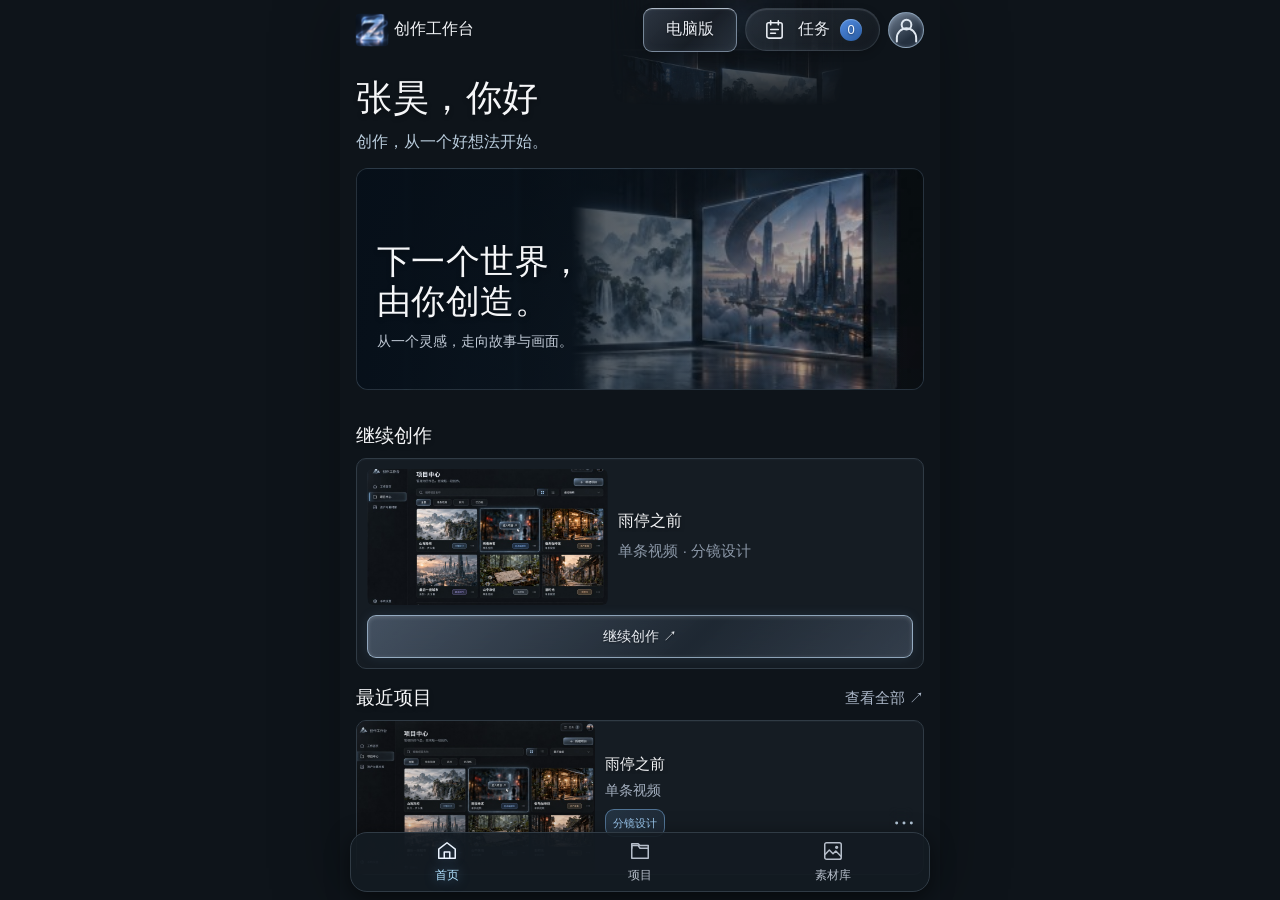
==== mobile.html @ 6341fa80 "Sync workbench UI: mobile.html" ====
<!doctype html><html lang="zh-CN"><head><meta charset="utf-8"><meta name="viewport" content="width=device-width,initial-scale=1"><meta name="color-scheme" content="dark"><title>创作工作台 · 手机端</title><link rel="stylesheet" href="./style.css"><link rel="stylesheet" href="./theme.css"><link rel="stylesheet" href="./project-polish.css"><link rel="stylesheet" href="./asset-ui.css"><link rel="stylesheet" href="./mobile.css"></head><body class="mobile-entry public-demo"><div id="app"><div class="boot"><div class="loading-card"><span class="loading-ring" aria-hidden="true"></span><h2>正在加载，请稍候。</h2><span class="skeleton"></span><span class="skeleton"></span><span class="skeleton"></span></div></div></div><div id="toast" role="status"></div><div id="dialog-root"></div><script type="module" src="./app.js"></script></body></html>
---- style.css ----
:root{font-family:"Microsoft YaHei UI","Microsoft YaHei","Segoe UI",sans-serif;color:#e9eef4;background:#0a0f15;font-size:14px;--muted:#8794a4;--line:#25323f;--cyan:#79dcec;--surface:#111b25;--green:#77c9a7;--amber:#e2bb7d}*{box-sizing:border-box}body{margin:0}button,input,textarea,select{font:inherit}button,a,input,textarea,select{-webkit-tap-highlight-color:transparent}button,a{touch-action:manipulation}button{cursor:pointer}button:disabled{cursor:not-allowed;opacity:.4}a{color:inherit;text-decoration:none}button{border:1px solid #344655;background:linear-gradient(145deg,#213140,#15212c);color:#e8eef4;padding:11px 17px;border-radius:7px;transition:background .16s,border-color .16s,transform .16s}button:hover:not(:disabled){border-color:#7a9cae;background:#263c4d}button:active:not(:disabled){transform:translateY(1px)}button.primary{color:#071b25;background:#88d9e5;border-color:#b2f5ff;font-weight:700;box-shadow:0 2px 16px #62cbda13}button.primary:hover:not(:disabled){background:#b2f0f5}button.ghost{background:transparent;border-color:transparent;color:#a9b7c5}button.small{padding:7px 11px;font-size:12px}button.text{background:transparent;border:0;color:var(--cyan);padding:3px 0}button.danger{color:#f1b6ad}button:focus-visible,a:focus-visible{outline:2px solid var(--cyan);outline-offset:4px}input,textarea,select{color:#e4edf4;background:#0c151e;border:1px solid #304252;border-radius:6px;padding:11px 13px;outline:none;width:100%;transition:border-color .16s}input:focus,textarea:focus,select:focus{border-color:var(--cyan)}textarea{resize:vertical;line-height:1.85;min-height:112px}input::placeholder,textarea::placeholder{color:#617182}h1,h2,h3,h4,p{margin-top:0}h1{font-size:36px;letter-spacing:1px;font-weight:650}h2{font-size:23px;font-weight:600}h3{font-size:17px;font-weight:600}p{line-height:1.8;color:#a8b5c3}.muted{color:var(--muted)}.cyan{color:var(--cyan)}.eyebrow{font-size:11px;letter-spacing:2.5px;color:#7e939f;text-transform:uppercase}.layout{min-height:100vh;display:grid;grid-template-columns:220px minmax(0,1fr)}.sidebar{position:fixed;width:220px;inset:0 auto 0 0;background:linear-gradient(180deg,#0d1923,#0b131b);border-right:1px solid #26323e;display:flex;flex-direction:column;padding:30px 17px;z-index:10}.brand{display:flex;gap:12px;align-items:center;margin:0 8px 45px;font-size:20px;white-space:nowrap}.brand-mark{font-size:31px;color:#9ab5ce;line-height:1}.nav{display:flex;flex-direction:column;gap:9px}.nav a{display:flex;align-items:center;gap:16px;border:1px solid transparent;padding:14px 17px;border-radius:6px;color:#9daebc}.nav a.active{color:#ddf7ff;border-color:#40677c;background:linear-gradient(90deg,#153b50aa,#1c2f3d);box-shadow:inset 3px 0 0 #90e4f2}.icon{display:inline-flex;width:19px;height:19px;align-items:center;justify-content:center;flex-shrink:0}.icon svg{width:100%;height:100%;fill:none;stroke:currentColor;stroke-width:1.6;stroke-linecap:round;stroke-linejoin:round}.sidebar-bottom{margin-top:auto}.local-label{font-size:11px;letter-spacing:1px;color:#677d8e;margin:22px 15px 0;display:flex;gap:9px;align-items:center}.dot{display:inline-block;width:6px;height:6px;border-radius:50%;background:#78cca7}.main{grid-column:2;min-width:0}.topbar{height:70px;padding:0 38px;display:flex;align-items:center;justify-content:space-between;border-bottom:1px solid #202d38;background:#0e1720b8}.breadcrumbs{color:#91a1af;font-size:13px;display:flex;align-items:center;gap:14px}.breadcrumbs b{font-weight:400;color:#d7e2eb}.topright{display:flex;gap:18px;align-items:center}.topright button{padding:8px 13px;font-size:12px}.avatar{width:31px;height:31px;background:#243745;border:1px solid #40596a;border-radius:50%;display:grid;place-items:center;font-size:11px;color:#c4d5e2}.content{max-width:1500px;margin:auto;padding:38px 40px 70px}.welcome{display:flex;align-items:end;justify-content:space-between;margin:7px 0 32px}.welcome h1{margin-bottom:12px}.welcome p{margin:0}.date{color:#6b8292;font-size:12px;padding-bottom:5px}.start-card{position:relative;overflow:hidden;min-height:235px;border:1px solid #314859;border-radius:10px;background:radial-gradient(ellipse at 88% 20%,#234d5e 0,transparent 55%),linear-gradient(110deg,#15232f,#101c26);padding:34px 38px;margin-bottom:34px;display:flex;align-items:center;justify-content:space-between;gap:25px}.start-card h2{font-size:29px;letter-spacing:1px;margin-bottom:11px}.start-card p{max-width:510px;margin-bottom:24px}.start-card .eyebrow{margin-bottom:14px;color:#7db9c9}.start-art{width:250px;height:155px;position:relative;transform:rotate(-8deg);flex-shrink:0}.art-frame{position:absolute;border:1px solid #7597a269;background:linear-gradient(145deg,#52708545,#0e202c);width:180px;height:115px;left:30px;top:20px;border-radius:7px;box-shadow:0 20px 35px #0005}.art-frame:first-child{transform:translate(20px,-16px) rotate(12deg)}.art-frame:last-child{background:linear-gradient(130deg,#1c3e4f,#102532);display:flex;align-items:center;justify-content:center}.art-frame .icon{width:35px;height:35px;color:#87c9d4}.art-frame:after{content:"";position:absolute;bottom:11px;left:14px;right:14px;height:1px;background:#486879}.section-head{display:flex;align-items:center;justify-content:space-between;margin:27px 0 18px}.section-head h2{font-size:19px;margin:0}.section-head span{font-size:12px}.grid{display:grid;grid-template-columns:repeat(3,minmax(0,1fr));gap:20px}.project-card{border:1px solid #2b3c49;border-radius:9px;overflow:hidden;background:#121d27;transition:transform .18s,border-color .18s}.project-card:hover{transform:translateY(-3px);border-color:#6f9cac}.cover{position:relative;aspect-ratio:1.85;background:radial-gradient(ellipse at 65% 30%,#2e5162,transparent 70%),linear-gradient(145deg,#1b2d3a,#111b26);overflow:hidden}.cover img{width:100%;height:100%;object-fit:cover;filter:brightness(.65);transition:filter .2s}.cover:after{content:"";position:absolute;inset:0;background:linear-gradient(transparent 35%,#101d29cf)}.cover-mark{position:absolute;left:22px;bottom:17px;z-index:1;color:#b6cfdb;font-size:34px;font-weight:200}.cover .badge{position:absolute;right:12px;top:12px;z-index:2}.project-info{padding:20px}.project-info h3{font-size:17px;margin-bottom:9px}.project-info p{font-size:12px;margin-bottom:19px;white-space:nowrap;overflow:hidden;text-overflow:ellipsis}.project-meta{display:flex;justify-content:space-between;align-items:center;font-size:11px;color:#8396a5}.badge{display:inline-flex;align-items:center;gap:6px;line-height:1.3;padding:5px 9px;border:1px solid #345161;border-radius:4px;background:#17344390;color:#a9d7e4;font-size:11px;white-space:nowrap}.badge.green{color:#96dcc0;background:#153c3266;border-color:#2a6250}.badge.amber{color:#e4c58e;background:#3d302277;border-color:#685334}.badge.gray{color:#9fafbc;background:#1b2630;border-color:#33414c}.empty{border:1px dashed #334653;border-radius:9px;text-align:center;padding:43px 24px;color:#8c9eae;background:#111b2459}.empty .icon{width:33px;height:33px;margin-bottom:15px;color:#638a9f}.empty h3{color:#cad8e3}.empty p{font-size:13px;max-width:510px;margin:0 auto 20px}.notice{border:1px solid #344b5d;border-left:3px solid #6ba8bd;background:#14263277;border-radius:6px;padding:12px 15px;line-height:1.8;font-size:12px;color:#a8c3d1;margin:16px 0}.notice.amber{border-color:#5d4a32;border-left-color:#c8a461;background:#30271d65;color:#d9c49e}.hero{position:relative;overflow:hidden;min-height:198px;background:radial-gradient(ellipse at 80% 10%,#284e60,transparent 70%),#122330;border:1px solid #2c4453;border-radius:9px;padding:34px 31px;display:flex;align-items:center;justify-content:space-between;gap:20px}.hero-bg{position:absolute;inset:0;width:100%;height:100%;object-fit:cover;opacity:.25;filter:saturate(.5)}.hero:after{content:"";position:absolute;inset:0;background:linear-gradient(90deg,#0b1923e8 5%,#10243295 65%,#10243240)}.hero>*:not(.hero-bg){z-index:1;position:relative}.hero h1{font-size:35px;line-height:1.35;margin-bottom:9px}.hero p{max-width:650px;margin:0}.hero .eyebrow{margin-bottom:13px}.hero-actions{align-self:flex-start}.work-nav{display:flex;justify-content:space-between;align-items:center;background:#121e29;border:1px solid #2a3d4d;border-radius:7px;margin:13px 0 22px;padding:0 18px;gap:12px}.tabs{display:flex;gap:27px;align-items:center}.tabs button{background:transparent;border:0;border-bottom:2px solid transparent;border-radius:0;padding:19px 4px;color:#9facb9;white-space:nowrap}.tabs button.active{border-bottom-color:#8cdeeb;color:#9ae9f3}.tabs button .icon{vertical-align:middle;margin-right:8px}.episode-select{width:185px;background:#152632;font-size:13px;padding:8px}.panel{border:1px solid #283b49;background:linear-gradient(145deg,#111e28,#0e1922);border-radius:8px;padding:25px;margin-bottom:18px}.panel-top{display:flex;justify-content:space-between;align-items:flex-start;gap:20px;margin-bottom:23px}.panel-top h2{margin-bottom:7px}.panel-top p{font-size:13px;margin:0}.steps{display:flex;align-items:center;gap:7px;color:#7c91a1;font-size:11px;white-space:nowrap}.step{display:flex;align-items:center;gap:6px}.step b{width:22px;height:22px;display:grid;place-items:center;border:1px solid #41596a;border-radius:50%;font-size:10px}.step.active{color:#a2e2ed}.step.active b{background:#8bddea;border-color:#8bddea;color:#0e2431}.step-line{height:1px;width:23px;background:#3c5060}.two-col{display:grid;grid-template-columns:minmax(0,.85fr) minmax(0,1.15fr);gap:21px}.video-wrap{position:relative;background:#080f16;border:1px solid #2a3d4b;border-radius:7px;overflow:hidden;aspect-ratio:16/10;display:flex;align-items:center;justify-content:center}.video-wrap video{width:100%;height:100%;max-height:360px;object-fit:contain}.video-placeholder{text-align:center;padding:25px}.video-placeholder .icon{width:43px;height:43px;color:#718f9e}.video-placeholder p{font-size:12px;margin-top:16px}.file-info{display:flex;justify-content:space-between;align-items:center;gap:10px;margin:12px 0 16px;color:#8fa2b2;font-size:12px;word-break:break-all}.toolbar{display:flex;gap:10px;flex-wrap:wrap;align-items:center}.divider{height:1px;background:#263947;margin:22px 0}.dimension-tabs{display:flex;gap:6px;flex-wrap:wrap;margin:18px 0}.dimension-tabs button{font-size:12px;padding:8px 11px;background:#132532;color:#9cb2c0;border-color:#2c4251}.dimension-tabs button.active{color:#9be3ec;border-color:#6396aa;background:#1b3a49}.field{margin-bottom:16px}.field label{font-size:12px;color:#b4c5d1;display:block;margin-bottom:8px}.field .help{font-size:11px;line-height:1.7;color:#8096a5;margin-top:7px}.field textarea.compact{min-height:73px;font-size:13px}.field input{font-size:13px}.evidence{display:flex;gap:6px;flex-wrap:wrap;margin-top:7px}.evidence button{font-size:10px;padding:3px 7px;color:#8dbacf;background:#152b38;border:1px solid #304a5a}.insight{padding:15px 17px;border:1px solid #304958;border-radius:6px;background:#152a363d;font-size:13px;line-height:1.9;margin-top:16px}.insight strong{color:#bfdeea;font-size:12px;display:block;margin-bottom:5px}.insight p{margin:0;color:#99b1c1}.sticky-actions{display:flex;justify-content:space-between;align-items:center;border-top:1px solid #293d4a;padding-top:20px;margin-top:22px;gap:12px}.save{font-size:11px;color:#92b5a9}.save.error{color:#edb0a2}.category-row{display:flex;gap:12px;margin:20px 0}.category{flex:1;border:1px solid #344a58;border-radius:7px;padding:17px;background:#13232e;cursor:pointer}.category.selected{border-color:#83c5d5;background:#1a3746;box-shadow:inset 0 0 0 1px #83c5d520}.category h3{font-size:14px;margin-bottom:8px}.category p{font-size:11px;margin:0}.candidate-grid{display:grid;grid-template-columns:repeat(3,minmax(0,1fr));gap:16px}.candidate{background:#101e29;border:1px solid #344a59;border-radius:8px;overflow:hidden;display:flex;flex-direction:column}.candidate-head{padding:23px 21px;background:linear-gradient(140deg,#203846,#142530);border-bottom:1px solid #334a58;min-height:165px}.candidate-index{color:#82c9d8;font-size:11px;letter-spacing:2px;margin-bottom:14px}.candidate h3{line-height:1.6;margin-bottom:10px}.candidate-head p{font-size:12px;margin:0}.candidate-body{padding:19px 21px;flex:1}.beat{margin:0 0 18px;padding-bottom:15px;border-bottom:1px solid #253b48}.beat:last-child{border:0}.beat-action{font-size:11px;line-height:1.9;color:#8ba2b1;margin-bottom:8px}.dialogue{font-size:12px;color:#cfdae2;line-height:1.95;white-space:pre-line}.candidate-footer{padding:0 20px 20px}.candidate-footer button{width:100%}.quality{font-size:12px;color:#b9aa8d;line-height:1.8;background:#29251c55;border:1px solid #4b4230;padding:15px;border-radius:6px;margin-top:18px}.quality summary{cursor:pointer;color:#d0bc95}.quality ul{padding-left:19px;margin-bottom:0}.editor{min-height:400px;line-height:2;font-size:14px}.settings-grid{display:grid;grid-template-columns:1fr 1fr;gap:22px}.settings-grid .panel{margin:0}.setting-row{display:flex;justify-content:space-between;align-items:center;margin:22px 0;gap:15px}.setting-row p{margin:4px 0 0;font-size:12px}.metric{font-size:34px;color:#c0e6ed;font-weight:300;margin:23px 0 8px}.metric small{font-size:12px;color:#899fac;margin-left:8px}.task-row{border:1px solid #314450;border-radius:7px;background:#12212d;padding:17px;margin:13px 0;display:flex;gap:15px;justify-content:space-between;align-items:center}.task-row h3{font-size:14px;margin:0 0 6px}.task-row p{font-size:12px;margin:0}.spinner{width:14px;height:14px;border:2px solid #315461;border-top-color:#86dce8;border-radius:50%;display:inline-block;animation:spin .8s linear infinite;vertical-align:middle;margin-right:7px}@keyframes spin{to{transform:rotate(360deg)}}#toast{position:fixed;bottom:28px;left:calc(50% + 80px);transform:translateX(-50%);padding:13px 23px;max-width:80vw;background:#213543;border:1px solid #597787;border-radius:7px;z-index:100;box-shadow:0 8px 30px #0006;display:none;font-size:13px}#toast.visible{display:block}.overlay{position:fixed;inset:0;background:#020a12b8;backdrop-filter:blur(5px);display:flex;align-items:center;justify-content:center;z-index:40;padding:25px}.modal{border:1px solid #40586b;border-radius:11px;background:#111f2a;padding:29px;width:520px;max-width:100%;max-height:90vh;overflow:auto;box-shadow:0 30px 90px #0007}.modal.wide{width:900px}.modal h2{font-size:23px;margin-bottom:10px}.modal p{font-size:13px}.modal .field{margin-top:21px}.modal-actions{display:flex;justify-content:end;gap:12px;margin-top:25px}.modal pre{white-space:pre-wrap;word-break:break-word;font-size:12px;color:#acbecb;background:#0b1720;padding:18px;border-radius:5px;max-height:50vh;overflow:auto;line-height:1.7}.history-row{display:flex;align-items:center;justify-content:space-between;padding:13px 0;border-bottom:1px solid #2d3e49;font-size:12px}.boot{padding:60px;color:#b2cfdf}.busy{opacity:.6;pointer-events:none}.inline-file{display:none}.check{width:auto}.status-line{font-size:12px;color:#7d99aa;margin-top:18px}.mobile-brand{display:none}.issue-list{font-size:12px;color:#dac2a1;line-height:1.9;overflow-wrap:anywhere}.search{max-width:270px;font-size:12px}.notes-box{min-height:90px}.data-note{font-size:11px;color:#728b9d;margin-top:25px;text-align:right}
@media(min-width:1700px){.content{padding-top:45px}.start-card{min-height:270px}.hero{min-height:220px}}
@media(max-width:1180px){.layout{grid-template-columns:185px minmax(0,1fr)}.sidebar{width:185px;padding:25px 10px}.brand{font-size:17px;gap:9px}.brand-mark{font-size:26px}.nav a{gap:12px;padding:13px}.content{padding:28px 25px 55px}.topbar{padding:0 25px}.tabs{gap:14px}.episode-select{width:150px}.steps{display:none}.grid{grid-template-columns:repeat(2,minmax(0,1fr))}.candidate-grid{grid-template-columns:1fr}.candidate{display:grid;grid-template-columns:250px 1fr}.candidate-head{grid-row:span 2;border-right:1px solid #334a58;border-bottom:0}.candidate-body{max-height:450px;overflow:auto}.candidate-footer{grid-column:2;padding-top:12px}.two-col{grid-template-columns:1fr 1.12fr}.hero h1{font-size:29px}.hero-actions{display:none}}
@media(max-width:760px){.layout{display:block}.sidebar{position:fixed;inset:auto 0 0;width:100%;height:68px;padding:0;background:#101f2bf2;border-right:0;border-top:1px solid #3b5362;flex-direction:row;align-items:center;justify-content:center;backdrop-filter:blur(10px)}.brand,.sidebar-bottom,.local-label{display:none}.nav{flex-direction:row;width:100%;justify-content:space-around;gap:0}.nav a{flex-direction:column;gap:4px;font-size:10px;padding:7px 14px;border:0}.nav a.active{background:transparent;box-shadow:none;color:#9ee4ef}.nav a .icon{width:20px;height:20px}.main{width:100%}.topbar{height:59px;padding:0 18px}.breadcrumbs{font-size:11px;gap:9px}.topright{gap:10px}.topright button{padding:6px 9px}.avatar{display:none}.content{padding:26px 17px 100px}.welcome{align-items:start}.welcome h1{font-size:27px}.welcome p{font-size:12px}.date{display:none}.start-card{padding:25px;min-height:240px}.start-card h2{font-size:24px}.start-card p{font-size:12px}.start-art{display:none}.grid{grid-template-columns:1fr}.hero{padding:24px 20px;min-height:175px}.hero h1{font-size:26px}.hero p{font-size:12px}.work-nav{padding:0 10px;overflow-x:auto}.tabs{gap:16px}.tabs button{padding:16px 0;font-size:12px}.tabs button .icon{display:none}.episode-select{width:115px;min-width:115px;font-size:11px}.panel{padding:19px 16px}.panel-top h2{font-size:21px}.two-col,.settings-grid{grid-template-columns:1fr}.two-col{gap:24px}.video-wrap{aspect-ratio:16/9}.category-row{flex-direction:column;gap:9px}.category{padding:13px 16px}.category h3{margin-bottom:4px}.candidate{display:flex}.candidate-head{border-right:0;border-bottom:1px solid #334a58;min-height:140px}.candidate-body{max-height:none}.candidate-footer{padding-top:0}.sticky-actions{flex-wrap:wrap}.sticky-actions .toolbar{width:100%;justify-content:end}.hero .badge{font-size:10px}.modal{padding:24px 20px}.modal-actions{flex-wrap:wrap}#toast{left:50%;bottom:87px;max-width:91vw;width:max-content}.toolbar button{padding:10px 12px;font-size:12px}.welcome button{padding:10px;font-size:11px}.data-note{text-align:left}.section-head{gap:10px}.search{max-width:190px}.editor{min-height:360px}}
@media(prefers-reduced-motion:reduce){*{transition:none!important;animation:none!important}}
---- theme.css ----
/* 统一视觉依据：PC交付包当前确认版01/02/07/19/23/36。
   style.css保留基础布局；此文件统一材质、字号、交互和响应式细节。 */
:root {
  --canvas: #090d11;
  --ink: #f2f4f7;
  --muted: #a2aab6;
  --line: rgba(145, 166, 190, .23);
  --cyan: #a9d8ff;
  --surface: rgba(23, 29, 36, .78);
  --glass: linear-gradient(135deg, rgba(54, 64, 78, .78), rgba(25, 31, 39, .9) 58%, rgba(47, 57, 69, .77));
  --card: linear-gradient(135deg, rgba(30, 36, 44, .8), rgba(14, 20, 26, .92));
  --silver: #a8b8cb;
  --blue-glow: rgba(94, 166, 239, .27);
  font-family: "Microsoft YaHei UI", "Microsoft YaHei", "PingFang SC", sans-serif;
  font-size: 16px;
  color: var(--ink);
  background: var(--canvas);
  font-synthesis: none;
  text-rendering: optimizeLegibility;
  -webkit-font-smoothing: antialiased;
}
body {
  background: radial-gradient(ellipse at 73% 0%, rgba(71, 89, 112, .14), transparent 47%),
    repeating-linear-gradient(118deg, transparent 0 165px, rgba(168, 189, 208, .012) 167px, transparent 230px), #090d11;
}
button, .button-link {
  position: relative;
  min-height: 44px;
  padding: 10px 22px;
  color: #e9edf3;
  background: var(--glass);
  border: 1px solid rgba(168, 188, 210, .64);
  border-top-color: rgba(216, 229, 244, .78);
  border-radius: 9px;
  box-shadow: inset 0 1px 1px rgba(241, 247, 255, .13), inset 0 -1px 9px rgba(174, 199, 225, .045), 0 3px 8px #0003;
  backdrop-filter: blur(16px);
  -webkit-backdrop-filter: blur(16px);
  font-size: 16px;
  font-weight: 500;
  text-shadow: 0 1px 2px #0007;
  transition: border-color 180ms, box-shadow 180ms, background 180ms, transform 180ms;
}
button:hover:not(:disabled), .button-link:hover {
  color: #fff;
  background: linear-gradient(135deg, rgba(73, 86, 103, .88), rgba(32, 41, 52, .91) 60%, rgba(54, 66, 81, .88));
  border-color: #c2d8f2;
  box-shadow: inset 0 1px 3px #e5f2ff2b, 0 0 15px #83b9f32b;
}
button.primary {
  color: #f8fbff;
  background: linear-gradient(135deg, rgba(72, 94, 118, .9), rgba(28, 43, 57, .94) 57%, rgba(53, 74, 94, .88));
  border-color: #a8d0f7;
  border-top-color: #e1efff;
  box-shadow: inset 0 1px 4px #e2f1ff40, inset 0 -2px 11px #8dcaff20, 0 0 18px #6faaf52e;
  font-weight: 600;
}
button.primary:hover:not(:disabled) {
  color: #fff;
  background: linear-gradient(135deg, #586d84e8, #253b4ef5 58%, #47637ee8);
  border-color: #e0f1ff;
  box-shadow: inset 0 1px 4px #f1f8ff55, inset 0 -2px 14px #9edaff35, 0 0 22px #7abafa4d;
}
button:active:not(:disabled) { transform: translateY(1px); box-shadow: inset 0 2px 7px #0006, 0 0 9px #92c4ff26; }
button:disabled { opacity: .38; box-shadow: none; text-shadow: none; }
button.ghost, button.text { min-height: auto; background: transparent; box-shadow: none; border-color: transparent; backdrop-filter: none; color: #bac6d5; }
button.text { color: #acd2f5; }
button.small { min-height: 36px; padding: 6px 14px; font-size: 14px; }
button:focus-visible, a:focus-visible { outline: 2px solid #b7dfff; outline-offset: 4px; }
.icon { width: 23px; height: 23px; vertical-align: middle; }
button .icon { margin-right: 5px; }
.icon svg { stroke-width: 1.65; }
p { color: #afb7c3; line-height: 1.7; }
h1, h2, h3 { color: #f5f6f8; text-shadow: 0 2px 5px #0005; }
h1 { font-size: 36px; font-weight: 700; letter-spacing: .5px; }
h2 { font-size: 27px; font-weight: 650; }
h3 { font-size: 20px; font-weight: 600; }
.eyebrow { display: none; }
.layout { grid-template-columns: 240px minmax(0, 1fr); }
.sidebar { width: 240px; padding: 35px 16px 24px; background: radial-gradient(ellipse at 20% 50%, #323c4626, transparent 75%), linear-gradient(110deg, #101419, #0c1014); border-color: #98aec414; }
.brand { margin: 3px 22px 47px; gap: 15px; font-size: 21px; font-weight: 650; }
.brand-mark { width: 36px; height: 43px; display: inline-flex; color: #cbd9e7; }
.brand-mark svg { width: 100%; height: 100%; filter: drop-shadow(0 2px 3px #0005); }
.nav { gap: 10px; }
.nav a { min-height: 59px; padding: 15px 22px; gap: 18px; color: #b6beca; font-size: 18px; border-radius: 9px; }
.nav a.active { color: #f2f6fb; border-color: #b9cee421; background: linear-gradient(115deg, #59687943, #30394557 65%, #49535e40); box-shadow: inset 3px 0 0 #87c8ff, inset 0 1px 2px #c9dcf413, 0 0 13px #82c0ff0c; }
.nav a.active .icon { color: #ebf4ff; filter: drop-shadow(0 0 4px #85bfff45); }
.nav a:not(.active):hover { color: #e6eff8; background: #aabbd00a; }
.local-label { margin: 14px 21px 0; font-size: 10px; color: #687480; line-height: 1.6; }
.topbar { min-height: 68px; height: 68px; padding: 0 43px; border-color: #94aac317; background: linear-gradient(90deg, #11181d50, #11171d18); }
.breadcrumbs { font-size: 16px; color: #b7c1cf; }
.breadcrumbs b { color: #e5eaf1; }
.topright { gap: 25px; }
.topright button { display: inline-flex; align-items: center; gap: 7px; min-height: 43px; padding: 8px 17px; border-radius: 24px; font-size: 16px; border-color: #adbed12b; background: linear-gradient(145deg, #303943a1, #151b22b8); }
.task-count { min-width: 22px; height: 22px; display: inline-grid; place-items: center; margin-left: 3px; border-radius: 50%; background: linear-gradient(145deg, #538ce1, #285ba2); font-size: 13px; color: #f4f9ff; box-shadow: inset 0 1px 1px #c7e5ff66; }
.avatar { width: 48px; height: 48px; border-color: #b7d3eb9c; background: linear-gradient(145deg, #6f7e91, #253140 68%); box-shadow: inset 0 1px 4px #c8dcf455; }
.avatar .icon { width: 29px; height: 29px; color: #e0e8f1; }
.content { max-width: 1740px; padding: 30px 43px 65px; }
.welcome { margin: 0 0 28px; align-items: center; min-height: 69px; }
.welcome h1 { margin: 0 0 7px; line-height: 1.25; }
.welcome p { font-size: 19px; color: #b6beca; }
.page-home .topbar { position: absolute; right: 0; top: 34px; height: 53px; min-height: 0; padding-right: 43px; z-index: 3; border: 0; background: none; }
.page-home .breadcrumbs { display: none; }
.page-home .content { padding-top: 35px; }
.page-home .welcome { margin-bottom: 24px; padding-right: 220px; }
.page-home .welcome p { font-size: 20px; }
.page-home .welcome h1 { font-size: 36px; }
.date { display: none; }
.start-card { display: flex; align-items: center; padding: 30px 3.7%; aspect-ratio: 1270 / 316; min-height: 258px; margin-bottom: 29px; border-color: #91adc533; border-radius: 9px; background: radial-gradient(ellipse at 14% 110%, #283b4e50, transparent 75%), repeating-linear-gradient(90deg, #0b1219 0 45px, #0e1820 49px, #090e13 56px, #0c131a 110px); box-shadow: inset 0 1px 1px #c7d8ef0c; }
.start-art { position: absolute; inset: 0; width: auto; height: auto; transform: none; background-image: url('./assets/home-reference.svg'); background-repeat: no-repeat; background-size: 124.882% auto; background-position: 87.975% 19.527%; clip-path: inset(0 0 0 37.7%); mask-image: linear-gradient(90deg, transparent 37.7%, #000 40.5%); pointer-events: none; }
.start-art::after { content: ''; position: absolute; inset: 0; background: linear-gradient(90deg, #0b1219 35%, transparent 44%); }
.start-copy { position: relative; z-index: 1; width: 54%; }
.start-card h2 { font-size: clamp(27px, 2.45vw, 42px); font-weight: 700; margin: 0 0 13px; letter-spacing: .3px; white-space: nowrap; }
.start-card p { color: #c0c9d5; font-size: clamp(15px, 1.3vw, 21px); margin: 0 0 35px; white-space: nowrap; }
.start-card button.primary { min-width: 247px; min-height: 58px; font-size: 19px; background: linear-gradient(135deg, #4c596dcb, #1c252edb 60%, #394450d6); }
.start-card button.primary .icon { width: 25px; height: 25px; margin-right: 8px; }
.section-head { margin: 25px 0 15px; }
.section-head h2 { font-size: 25px; font-weight: 650; }
.section-head span, .section-head a { font-size: 15px; color: #a9b5c6; }
.section-head .text { font-size: 14px; }
.resume-card { display: flex; align-items: center; gap: 26px; padding: 12px 28px 12px 16px; min-height: 113px; background: var(--card); border: 1px solid var(--line); border-radius: 10px; box-shadow: inset 0 1px 2px #d4e6ff0a; }
.resume-cover { flex: 0 0 195px; height: 88px; border-radius: 6px; overflow: hidden; background: #17222d; }
.resume-cover img { width: 100%; height: 100%; object-fit: cover; }
.resume-description { flex: 1; min-width: 0; }
.resume-description h3 { margin: 0 0 6px; font-size: 20px; overflow: hidden; text-overflow: ellipsis; white-space: nowrap; }
.resume-description p { margin: 0; font-size: 15px; color: #8c98a8; }
.resume-stages { display: flex; gap: 44px; padding: 0 28px; border-right: 1px solid #8dabc03b; }
.resume-stage { position: relative; text-align: center; color: #8f9aa7; font-size: 13px; }
.resume-stage:not(:last-child)::after { content: ''; position: absolute; width: 58px; height: 1px; background: #72839755; left: 20px; top: 10px; }
.resume-stage i { display: block; width: 17px; height: 17px; border-radius: 50%; background: #424d5a; margin: 1px auto 9px; }
.resume-stage.active { color: #eef5ff; }
.resume-stage.active i { background: radial-gradient(circle at 30% 25%, #a5d3ff, #3b83d0); border: 1px solid #a9d7ff; box-shadow: 0 0 0 3px #64aaf431, 0 0 12px #79baff99; }
.resume-card .button-link { display: inline-flex; min-width: 169px; justify-content: center; gap: 8px; align-items: center; }
.grid { gap: 19px; }
.project-card { background: var(--card); border-color: #879db32a; border-radius: 10px; box-shadow: inset 0 1px 1px #c3d5ed0b; transform: translateZ(0); }
.project-card:hover { border-color: #a8d5ff; transform: translateY(-2px); box-shadow: 0 0 0 1px #a7d7ff19, 0 0 19px #78b8f733; }
.cover { aspect-ratio: 1.94; background: radial-gradient(ellipse at 55% 30%, #44556a, #171e28 75%); }
.cover img { filter: brightness(.91) saturate(.85); transition: filter 200ms, transform 200ms; }
.cover:after { background: linear-gradient(transparent 73%, #11171d66); }
.cover-mark { display: none; }
.cover .badge { display: none; }
.cover-entry { position: absolute; inset: 0; display: grid; place-items: center; z-index: 2; opacity: 0; transition: opacity 180ms; }
.cover-entry span { padding: 12px 19px; background: var(--glass); border: 1px solid #c3d9ed; border-radius: 9px; box-shadow: inset 0 1px 4px #daedff3b, 0 0 16px #81bdff38; font-size: 17px; backdrop-filter: blur(8px); }
@media(hover:hover) { .project-card:hover .cover img { filter: brightness(.57) blur(4px); transform: scale(1.035); } .project-card:hover .cover-entry { opacity: 1; } }
.project-info { padding: 15px 17px 17px; }
.project-heading { display: flex; align-items: center; justify-content: space-between; gap: 10px; }
.project-info h3 { font-size: 19px; margin: 0 0 7px; white-space: nowrap; overflow: hidden; text-overflow: ellipsis; }
.project-info p { display: none; }
.project-meta { font-size: 14px; color: #a2adbd; line-height: 1.6; }
.project-meta .updated { font-size: 12px; color: #728091; }
.badge { font-size: 13px; border-radius: 6px; color: #bdd5ed; background: linear-gradient(135deg, #344457b3, #25303e9c); border-color: #92b2d650; padding: 5px 11px; }
.project-heading .badge { font-size: 12px; border-radius: 18px; background: #35404e7d; border-color: #8a9db31f; color: #abb8c7; }
.badge.green { color: #a2d9cd; background: #28453d6b; border-color: #6baf9955; }
.badge.amber { color: #dfc096; background: #54412a55; border-color: #b4935a60; }
.badge.gray { color: #b1bbc9; background: #333f4a75; border-color: #899dad38; }
.empty { border: 1px solid #6c92b778; border-radius: 12px; padding: 43px 24px; background: radial-gradient(ellipse at 50% 10%, #29405133, transparent 65%), linear-gradient(140deg, #152633a6, #0b1924b8); box-shadow: inset 0 1px 2px #c5e6ff0b; }
.empty .icon { width: 63px; height: 63px; color: #b3c6da; filter: drop-shadow(0 3px 2px #0008); margin-bottom: 17px; }
.empty h3 { font-size: 24px; margin-bottom: 10px; }
.empty p { font-size: 16px; color: #b6c1cf; margin-bottom: 24px; }
.empty button { min-width: 190px; }
.search-empty[hidden], .save-recovery[hidden] { display: none; }
.search-empty { margin-top: 8px; }
.search { max-width: 490px; font-size: 16px; }
.project-tools { display: flex; gap: 18px; margin: 31px 0 18px; }
.project-tools .search { flex: 1; width: auto; max-width: none; min-height: 49px; }
.project-tools select { width: 240px; }
.project-filters { display: flex; gap: 15px; margin: 0 0 23px; }
.project-filters button { min-width: 94px; background: linear-gradient(140deg, #2d353e80, #1a202780); border-color: #93a9c33b; }
.project-filters button.active { background: var(--glass); border-color: #b1d6f6; box-shadow: inset 0 1px 3px #e3f1ff28, 0 0 12px #77b8ff1c; }
input, textarea, select { color: #e8eef4; background: linear-gradient(120deg, #25313c9c, #18232dc2); border-color: #819bb73b; border-radius: 7px; padding: 12px 15px; font-size: 16px; box-shadow: inset 0 1px 2px #0003, 0 1px 0 #d3e3f008; }
input:focus, textarea:focus, select:focus { border-color: #9bc9f0; box-shadow: 0 0 0 2px #81bfff17, inset 0 1px 2px #0003; }
input::placeholder, textarea::placeholder { color: #8b97a6; }
.panel, .modal { background: radial-gradient(ellipse at 95% 0, #39516413, transparent 70%), var(--card); border-color: #8faac02e; box-shadow: inset 0 1px 2px #c9deef0a, 0 7px 24px #0001; }
.panel { border-radius: 10px; padding: 25px; }
.panel-top { margin-bottom: 22px; }
.panel-top h2 { font-size: 28px; margin-bottom: 7px; }
.panel-top p { font-size: 17px; color: #b6c1cf; }
.hero { min-height: 210px; border-radius: 8px; padding: 32px 28px; border-color: #98b0c029; background: radial-gradient(ellipse at 80% 10%, #42526659, transparent 70%), #0d1923; }
.hero-bg { opacity: .6; filter: brightness(.76) saturate(.6); }
.hero:after { background: linear-gradient(90deg, #08111be8 2%, #0c1c2d70 55%, #09131e0d); }
.hero h1 { font-size: clamp(34px, 3.5vw, 56px); margin-bottom: 12px; letter-spacing: 1px; }
.hero h1 .badge { vertical-align: middle; margin-left: 7px; font-size: 15px; font-weight: 400; letter-spacing: 0; }
.hero p { color: #d6e0ec; font-size: 19px; }
.hero-actions { margin-top: -7px; }
.hero-actions button { min-width: 158px; }
.work-nav { margin: 0 0 19px; min-height: 74px; border-color: #8eabb530; border-top-color: #93abc542; background: linear-gradient(120deg, #172733bc, #1b2832b8); box-shadow: inset 0 1px 1px #bfdeef12; backdrop-filter: blur(18px); }
.tabs { gap: 23px; }
.tabs button { min-height: 68px; padding: 18px 9px; border-radius: 0; border: 0; border-bottom: 2px solid transparent; background: transparent; box-shadow: none; color: #c0c8d4; font-size: 17px; }
.tabs button.active { color: #a8e7f6; border-bottom-color: #a4e6ff; background: linear-gradient(0deg, #74c7e60b, transparent); text-shadow: 0 0 10px #83e3ff20; }
.tabs button.active .icon { color: #a2ecff; filter: drop-shadow(0 0 5px #6ed6ff55); }
.tabs button:hover:not(:disabled) { background: #c5dbef08; box-shadow: none; }
.creation-subnav { display: flex; gap: 24px; margin: -3px 0 17px; padding: 0 3px; }
.creation-subnav button { min-height: 36px; padding: 6px 2px; background: transparent; border: 0; border-bottom: 1px solid transparent; box-shadow: none; border-radius: 0; color: #99aabc; font-size: 14px; }
.creation-subnav button.active { border-bottom-color: #b0d9fb; color: #e0efff; }
.creation-subnav button:hover:not(:disabled) { background: transparent; box-shadow: none; color: #f0f6ff; }
.episode-select { width: 190px; font-size: 16px; padding: 9px 13px; }
.steps { gap: 8px; font-size: 12px; color: #aebdcd; }
.step b { width: 24px; height: 24px; border-color: #c5d6e9; font-size: 11px; }
.step.active { color: #d6f0ff; }
.step.active b { color: #d7f4ff; background: radial-gradient(circle at 40% 35%, #315b77, #122a3b); border-color: #a7e5ff; box-shadow: 0 0 0 3px #81caff14, 0 0 10px #7bc9ff52; }
.step-line { width: 22px; background: linear-gradient(90deg, #6dc5f5, #7185985e); }
.two-col { gap: 22px; }
.two-col > div { min-width: 0; }
.analysis-panel > .two-col > div { border: 1px solid #8da9c027; border-radius: 8px; padding: 18px; background: linear-gradient(140deg, #2434403d, #10212d50); }
.analysis-panel .two-col .section-head { margin-top: 0; }
.analysis-panel .field { padding: 14px; background: linear-gradient(120deg, #30435438, #1a2b3738); border: 1px solid #809bb31c; border-radius: 8px; }
.analysis-panel .video-wrap { aspect-ratio: 16 / 10; }
.two-col h3 { font-size: 23px; }
.video-wrap { border-radius: 7px; border-color: #8aa4bc3b; background: #060d15; }
.video-placeholder p { font-size: 15px; }
.file-info { font-size: 14px; color: #aebdcc; }
.field label { color: #dce4ee; font-size: 16px; }
.field textarea.compact { font-size: 16px; min-height: 88px; line-height: 1.9; }
.field input { font-size: 16px; }
.field .help { font-size: 13px; color: #8e9fb0; }
.dimension-tabs { gap: 7px; margin: 19px 0; }
.dimension-tabs button { min-height: 35px; font-size: 13px; padding: 7px 10px; background: #24313c7a; border-color: #809ab33b; color: #becbd9; box-shadow: inset 0 1px 1px #bdd7ef08; }
.dimension-tabs button.active { background: linear-gradient(140deg, #4d657c9c, #203446be); border-color: #a2c2e2; color: #e4f0ff; box-shadow: inset 0 1px 3px #d3e9ff21, 0 0 8px #72b0e31c; }
.evidence button { min-height: 25px; font-size: 12px; padding: 3px 8px; background: #1c2c397d; color: #9fc9e6; border-color: #819fba40; border-radius: 5px; box-shadow: none; }
.notice { color: #bccfdf; background: linear-gradient(120deg, #253c4d4d, #17253166); border-color: #7e9dbb4d; border-left: 1px solid #94badb88; font-size: 14px; padding: 14px 17px; border-radius: 8px; }
.notice.amber { color: #dbc6a5; background: #4b382029; border-color: #b2925f59; border-left-color: #d2af7399; }
.insight { font-size: 15px; border-color: #829eb63b; background: linear-gradient(140deg, #25354375, #16263175); border-radius: 8px; padding: 18px; }
.insight strong { font-size: 16px; color: #e5edf4; }
.insight p { color: #aebfce; }
.category { min-height: 108px; padding: 19px; background: var(--card); border-color: #829bb63d; box-shadow: inset 0 1px 1px #c4d6ea0a; text-align: left; }
.category.selected { background: linear-gradient(135deg, #43586b70, #213341b3); border-color: #a5c9e6; box-shadow: inset 0 1px 3px #cbe6ff21, 0 0 11px #80b9ed1c; }
.category h3 { font-size: 18px; margin-bottom: 9px; }
.category p { font-size: 14px; color: #aebccc; }
.candidate-grid { gap: 18px; }
.candidate { border-color: #90abc23d; border-radius: 10px; background: var(--card); box-shadow: inset 0 1px 2px #d1e3fa0a; }
.candidate-head { padding: 23px 21px; min-height: 171px; background: linear-gradient(135deg, #35465765, #1b2a3878); border-color: #91abc52e; }
.candidate h3 { font-size: 21px; color: #eff3f9; }
.candidate-index { font-size: 12px; color: #a7c6df; letter-spacing: 1.4px; }
.candidate-head p { font-size: 15px; line-height: 1.7; color: #b2c0ce; }
.candidate-body { padding: 21px; }
.beat { border-color: #8ba3ba21; }
.beat-action { font-size: 14px; line-height: 1.85; color: #91a3b6; }
.dialogue { font-size: 16px; line-height: 1.95; color: #dce5ef; }
.candidate-footer button { min-height: 46px; }
.quality { color: #c6bba6; border-color: #a08a584d; background: #51432b24; font-size: 14px; }
.quality summary { color: #d7c39f; }
.editor { font-size: 17px; line-height: 2; min-height: 430px; }
.sticky-actions { border-color: #98abc633; padding-top: 20px; }
.save { display: inline-flex; align-items: center; gap: 10px; min-height: 39px; padding: 8px 13px; border: 1px solid #9baec52b; border-radius: 7px; background: #26354050; color: #c1d6e8; font-size: 13px; }
.save::before { content: '✓'; display: inline-grid; place-items: center; width: 20px; height: 20px; border: 1px solid #9fd6ff; color: #a3dfff; border-radius: 50%; box-shadow: 0 0 9px #6fbded25; font-size: 14px; }
.save[data-state='saving']::before { content: ''; border: 3px solid #516575; border-right-color: #80caff; animation: spin 850ms linear infinite; }
.save.error { border-color: #aa7b454f; color: #e4c69f; }
.save.error::before { content: '!'; color: #ffcf85; border-color: #e3ad5e; box-shadow: 0 0 12px #e8a74230; }
.save-recovery { display: flex; align-items: center; gap: 9px; }
.spinner { border-color: #536575; border-right-color: #87d4ff; box-shadow: 0 0 7px #80cfff21; }
.boot { padding: 60px; display: flex; justify-content: center; align-items: center; min-height: 80vh; }
.loading-card { width: 440px; padding: 40px; text-align: center; background: var(--card); border: 1px solid #98bdd573; border-radius: 13px; }
.loading-card h2 { font-size: 23px; margin: 22px 0; }
.loading-ring { display: block; width: 58px; height: 58px; border: 7px solid #4d6373; border-top-color: #72c8ff; border-radius: 50%; animation: spin .9s linear infinite; box-shadow: 0 0 15px #59bbef1f; margin: auto; }
.skeleton { display: block; height: 39px; background: linear-gradient(110deg, #2134407a, #4e687b38, #2438477a); border: 1px solid #91b6c90b; border-radius: 8px; margin-top: 11px; position: relative; }
.skeleton::before { content: ''; display: block; margin: 12px 17px; width: 70%; height: 13px; border-radius: 5px; background: #718ca333; }
.setting-row { margin: 26px 0; }
.setting-row p { font-size: 15px; }
.settings-grid .panel h2 { font-size: 24px; }
.metric { color: #d2dfeb; font-size: 38px; }
.metric small { color: #9daabd; font-size: 14px; }
.modal { background: radial-gradient(ellipse at 0 0, #3e536529, transparent 70%), linear-gradient(145deg, #202b35f5, #101c27fa); border: 1px solid #abc4dd70; border-radius: 12px; padding: 31px; box-shadow: 0 25px 95px #000a, inset 0 1px 3px #e6efff12; }
.overlay { background: #02070dc7; backdrop-filter: blur(8px); }
.modal h2 { font-size: 27px; }
.modal p { font-size: 16px; color: #afbfce; }
.modal pre { border: 1px solid #7d9ab433; background: #0c1923b3; color: #c2d1df; font-size: 14px; }
.task-row { background: var(--card); border-color: #8ca6bc35; padding: 19px; }
.task-row h3 { font-size: 17px; }
.task-row p, .history-row { font-size: 14px; }
#toast { color: #e8f1fa; background: linear-gradient(135deg, #3d5263ed, #1d2d3bf5); border-color: #b1cce07a; box-shadow: inset 0 1px 2px #e1f4ff1f, 0 8px 30px #0007; font-size: 15px; border-radius: 9px; }
.status-line { font-size: 13px; color: #95a7b9; line-height: 1.8; }
.data-note { font-size: 12px; color: #78899c; }
.issue-list { font-size: 14px; }
.divider { background: #a5bdd32b; }
.check { accent-color: #8db9e0; width: 19px; height: 19px; }
@media(min-width:1700px) { .content { padding-top: 34px; } .page-home .content { padding-top: 40px; } .start-card { min-height: 285px; } }
@media(max-width:1390px) {
  .layout { grid-template-columns: 220px minmax(0,1fr); }
  .sidebar { width: 220px; padding-inline: 14px; }
  .brand { margin-inline: 14px; font-size: 20px; gap: 11px; }
  .nav a { padding-inline: 19px; font-size: 17px; }
  .content { padding-inline: 32px; }
  .topbar { padding-inline: 32px; }
  .page-home .topbar { padding-right: 32px; }
  .resume-card { gap: 19px; padding-right: 19px; }
  .resume-cover { flex-basis: 153px; height: 78px; }
  .resume-description h3 { font-size: 18px; }
  .resume-stages { gap: 30px; padding: 0 20px; }
  .resume-stage:not(:last-child)::after { width: 43px; }
  .resume-card .button-link { min-width: 143px; padding: 10px 13px; font-size: 15px; }
  .steps { display: none; }
  .project-heading { align-items: start; flex-direction: column; gap: 1px; margin-bottom: 7px; }
  .project-info h3 { font-size: 18px; max-width: 100%; }
}
@media(max-width:1180px) {
  .layout { grid-template-columns: 200px minmax(0,1fr); }
  .sidebar { width: 200px; padding-inline: 10px; }
  .brand { margin-inline: 13px; font-size: 18px; }
  .brand-mark { width: 31px; }
  .nav a { padding-inline: 16px; gap: 13px; font-size: 16px; }
  .content { padding-inline: 25px; }
  .topbar { padding-inline: 25px; }
  .page-home .topbar { padding-right: 25px; }
  .start-card { min-height: 250px; padding-left: 29px; }
  .start-card h2 { font-size: 27px; }
  .start-card p { font-size: 15px; margin-bottom: 29px; }
  .start-card button.primary { min-width: 213px; min-height: 51px; font-size: 17px; }
  .resume-stages { display: none; }
  .candidate { grid-template-columns: 220px minmax(0,1fr); }
  .candidate-head { border-right-color: #8aabc33b; }
  .hero h1 { font-size: 36px; }
  .tabs { gap: 12px; }
  .tabs button { font-size: 15px; padding-inline: 5px; }
  .episode-select { width: 150px; }
}
@media(max-width:900px) and (min-width:761px) {
  .start-card p { max-width: 300px; white-space: normal; }
  .start-card h2 { max-width: 260px; white-space: normal; line-height: 1.5; }
  .resume-cover { flex-basis: 110px; height: 72px; }
  .resume-description p { font-size: 12px; }
  .resume-card .button-link { min-width: 100px; font-size: 13px; padding-inline: 8px; }
}
@media(max-width:760px) {
  .layout { display: block; }
  .sidebar { width: 100%; height: 71px; inset: auto 0 0; padding: 0; background: linear-gradient(120deg, #1d2730ed, #111d27f5); border-top-color: #a7bfd23b; }
  .brand, .sidebar-bottom { display: none; }
  .nav a { min-height: 55px; padding: 7px 13px; font-size: 11px; gap: 4px; }
  .nav a.active { background: transparent; border: 0; box-shadow: none; color: #c8e5ff; }
  .nav a .icon { width: 22px; height: 22px; }
  .content { padding: 23px 16px 105px; }
  .page-home .content { padding-top: 24px; }
  .page-home .welcome { padding-right: 94px; margin-bottom: 21px; }
  .page-home .welcome h1 { font-size: 27px; }
  .page-home .welcome p { font-size: 14px; }
  .page-home .topbar { top: 24px; height: 41px; padding-right: 16px; }
  .page-home .topright { gap: 0; }
  .topright button { min-height: 36px; font-size: 13px; padding: 6px 11px; }
  .topright button .icon { width: 17px; height: 17px; }
  .task-count { min-width: 18px; height: 18px; font-size: 11px; }
  .topbar { height: 57px; min-height: 57px; padding: 0 16px; }
  .breadcrumbs { font-size: 12px; gap: 8px; }
  .breadcrumbs .icon { width: 17px; height: 17px; }
  .avatar { display: none; }
  .start-card { padding: 27px 22px; min-height: 256px; aspect-ratio: auto; margin-bottom: 25px; }
  .start-copy { width: 100%; }
  .start-card h2 { font-size: 25px; white-space: normal; max-width: 285px; line-height: 1.5; }
  .start-card p { font-size: 14px; max-width: 210px; white-space: normal; margin-bottom: 25px; }
  .start-art { display: block; clip-path: inset(0 0 0 40%); background-size: auto 760px; background-position: 74% 18.5%; opacity: .35; }
  .start-card button.primary { min-width: 198px; min-height: 47px; font-size: 16px; }
  .section-head { margin: 23px 0 13px; }
  .section-head h2 { font-size: 22px; }
  .section-head span, .section-head a { font-size: 13px; }
  .resume-card { flex-wrap: wrap; gap: 13px; padding: 13px; min-height: 110px; }
  .resume-cover { flex-basis: 100px; height: 65px; }
  .resume-description h3 { font-size: 17px; }
  .resume-description p { font-size: 12px; }
  .resume-card .button-link { width: 100%; min-height: 40px; font-size: 14px; }
  .project-heading { align-items: center; flex-direction: row; margin-bottom: 6px; }
  .project-info { padding: 15px; }
  .project-info h3 { margin: 0; }
  .project-meta { font-size: 13px; }
  .grid { gap: 16px; }
  .empty { padding: 31px 18px; }
  .empty .icon { width: 51px; height: 51px; }
  .empty h3 { font-size: 22px; }
  .empty p { font-size: 14px; }
  .hero { min-height: 180px; padding: 24px 18px; }
  .hero h1 { font-size: 29px; }
  .hero h1 .badge { font-size: 11px; margin-left: 0; }
  .hero p { font-size: 14px; }
  .work-nav { min-height: 59px; padding-inline: 10px; }
  .tabs { gap: 14px; }
  .tabs button { min-height: 57px; font-size: 13px; padding: 16px 0; }
  .episode-select { width: 118px; min-width: 118px; font-size: 12px; padding: 9px; }
  .panel { padding: 19px 16px; }
  .panel-top h2 { font-size: 24px; }
  .panel-top p { font-size: 14px; }
  .two-col h3 { font-size: 21px; }
  .analysis-panel > .two-col > div { padding: 14px; }
  .analysis-panel .field { padding: 11px; }
  .field label { font-size: 15px; }
  .field textarea.compact { font-size: 15px; }
  .dimension-tabs button { font-size: 12px; padding: 7px 9px; }
  .file-info { font-size: 12px; }
  .category { min-height: 88px; padding: 16px; }
  .category h3 { font-size: 17px; }
  .category p { font-size: 13px; }
  .candidate { display: flex; }
  .candidate-head { min-height: auto; padding: 20px; border-right: 0; }
  .candidate h3 { font-size: 21px; }
  .candidate-body { padding: 20px; }
  .dialogue { font-size: 16px; }
  .beat-action { font-size: 14px; }
  .editor { font-size: 16px; }
  .notice, .quality { font-size: 13px; }
  .sticky-actions { align-items: start; }
  .save { font-size: 12px; }
  .save-recovery { flex-wrap: wrap; }
  .modal { padding: 25px 20px; }
  .modal h2 { font-size: 25px; }
  .modal p { font-size: 14px; }
  .search { max-width: 190px; font-size: 14px; }
  .project-tools { gap: 10px; margin-top: 22px; }
  .project-tools .search { min-width: 0; min-height: 44px; }
  .project-tools select { width: 115px; font-size: 13px; padding-inline: 10px; }
  .project-filters { gap: 10px; }
  .project-filters button { min-width: 75px; padding-inline: 13px; font-size: 14px; }
  .status-line { font-size: 12px; }
}
---- project-polish.css ----
/* Follow-up structural audit against PC02/PC03/PC30; theme.css owns shared tokens. */
.brand { gap: 13px; font-weight: 500; }
.brand-mark { width: 48px; height: 48px; flex: 0 0 48px; background-image: url('./assets/project-reference.svg'); background-repeat: no-repeat; background-size: 1189.5px 744px; background-position: -21.75px -20.25px; filter: contrast(1.5) brightness(.95); mix-blend-mode: screen; }
.brand-mark svg { overflow: visible; visibility: hidden; }
.project-tools { align-items: stretch; gap: 17px; }
.search-wrap { position: relative; flex: 1; min-width: 0; }
.search-wrap > .icon { position: absolute; left: 17px; top: 13px; width: 23px; height: 23px; color: #a9b6c6; pointer-events: none; }
.project-tools .search-wrap .search { width: 100%; padding-left: 51px; max-width: none; }
.view-switch { display: flex; flex-shrink: 0; border: 1px solid #8197b02c; border-radius: 9px; overflow: hidden; background: #11191f7a; }
.view-switch button { min-width: 69px; min-height: 48px; padding: 8px 15px; border: 1px solid transparent; border-radius: 8px; background: transparent; box-shadow: none; color: #7e91a4; }
.view-switch button .icon { width: 23px; height: 23px; margin: 0; }
.view-switch button.active { color: #b9e0ff; background: linear-gradient(135deg, #41586c96, #263745a1); border-color: #a4c5e576; box-shadow: inset 0 1px 3px #d9efff26; }
.view-switch button:hover:not(:disabled) { border-color: #9bbdd26b; background: #3d506347; }
.project-filters { gap: 15px; }
.page-projects .breadcrumbs { visibility: hidden; }
.page-projects .topbar { border-color: transparent; background: transparent; }
.page-projects .welcome { margin-top: -7px; }
.page-projects .welcome > button { min-width: 196px; min-height: 50px; font-size: 18px; }
.project-card { position: relative; overflow: visible; }
.project-open { display: block; min-width: 0; }
.project-open .cover { border-radius: 9px 9px 0 0; }
.cover-fallback { position: absolute; inset: 0; display: flex; flex-direction: column; align-items: center; justify-content: center; gap: 14px; color: #7991a7; font-size: 13px; }
.cover-fallback .icon { width: 48px; height: 48px; color: #9db4c9; }
.cover img { position: relative; z-index: 1; }
.cover:after { z-index: 1; pointer-events: none; }
.cover-entry { z-index: 2; }
.project-info { display: flex; align-items: center; justify-content: space-between; gap: 12px; min-height: 79px; padding: 14px 16px; border-radius: 0 0 9px 9px; }
.project-copy { min-width: 0; flex: 1; }
.project-title { display: block; min-width: 0; }
.project-title h3 { font-size: 19px; margin: 0 0 5px; text-overflow: ellipsis; overflow: hidden; white-space: nowrap; }
.project-meta .updated { display: none; }
.project-card-actions { display: flex; align-items: center; gap: 9px; flex-shrink: 0; }
.project-card-actions .badge { max-width: 119px; text-overflow: ellipsis; overflow: hidden; white-space: nowrap; font-size: 12px; color: #9dc9f0; border-color: #79aede8c; border-radius: 9px; background: linear-gradient(140deg, #354d647d, #2532428c); padding: 6px 10px; }
.more-wrap { position: relative; }
.project-more { width: 29px; min-height: 33px; padding: 4px; border: 0; background: transparent; color: #b2c5d7; box-shadow: none; border-radius: 5px; }
.project-more .icon { width: 22px; height: 22px; margin: 0; }
.project-menu { position: absolute; right: 0; top: calc(100% + 5px); min-width: 188px; z-index: 30; padding: 6px; border: 1px solid #8aa9c36e; border-radius: 9px; background: linear-gradient(135deg, #263541fa, #14202bfc); box-shadow: 0 10px 24px #0009, inset 0 1px 2px #d7eaff16; }
.project-menu[hidden] { display: none; }
.project-menu button { min-height: 39px; padding: 8px 10px; width: 100%; text-align: left; font-size: 14px; background: transparent; box-shadow: none; border: 0; border-radius: 5px; }
.project-menu button .icon { width: 17px; height: 17px; margin-right: 8px; }
.project-placeholder { min-height: 284px; align-self: stretch; width: 100%; display: flex; flex-direction: column; justify-content: center; align-items: center; gap: 13px; border: 1px solid #7189a13d; border-top-color: #9db6d046; background: radial-gradient(ellipse at 50% 35%, #2b3e4e28, transparent 68%), linear-gradient(135deg, #1c273157, #0e171f82); border-radius: 10px; box-shadow: inset 0 1px 2px #d1e5ff08; color: #71879b; }
.project-placeholder .placeholder-plus { width: 55px; height: 55px; display: grid; place-items: center; border: 1px solid #829fb44d; border-radius: 50%; background: linear-gradient(145deg, #4b627334, #1c2d3b47); color: #b5cce0; }
.project-placeholder .placeholder-plus .icon { width: 29px; height: 29px; margin: 0; }
.project-placeholder strong { color: #9fadb9; font-size: 17px; font-weight: 500; }
.project-placeholder > span:last-child { font-size: 13px; color: #647c90; }
.project-placeholder:hover:not(:disabled) { background: radial-gradient(ellipse at 50% 35%, #42627c30, transparent 70%), linear-gradient(135deg, #25394780, #12253491); border-color: #91b9dd9e; box-shadow: inset 0 1px 3px #dfedff14, 0 0 17px #6fa6dd1a; }
.project-placeholder:hover strong { color: #d2e3f2; }
.project-list { display: grid; grid-template-columns: minmax(0,1fr); gap: 13px; }
.project-list .project-card { display: flex; min-height: 119px; }
.project-list .project-open { width: 187px; flex: 0 0 187px; }
.project-list .cover { height: 118px; aspect-ratio: auto; border-radius: 9px 0 0 9px; }
.project-list .project-info { flex: 1; border-radius: 0 9px 9px 0; padding: 20px 25px; }
.project-list .project-meta { justify-content: flex-start; gap: 30px; }
.project-list .project-meta .updated { display: inline; }
.project-list .cover-entry span { font-size: 13px; padding: 9px 12px; }
.project-list .project-placeholder { min-height: 88px; flex-direction: row; }
.project-list .project-placeholder .placeholder-plus { width: 36px; height: 36px; }
.project-list .project-placeholder .placeholder-plus .icon { width: 22px; height: 22px; }
.recycle-entry { display: flex; gap: 12px; align-items: center; width: fit-content; color: #91a0b1; margin-top: 27px; padding-top: 19px; font-size: 15px; }
.projects-footer { border-top: 1px solid #95b1c52a; margin-top: 27px; }
.recycle-entry:hover { color: #c4dff5; }
.overlay:has(.new-project-modal) { background: #03080e87; backdrop-filter: blur(3px); }
.new-project-modal { position: relative; width: 740px; max-width: calc(100vw - 44px); padding: 36px 40px 32px; border-radius: 22px; background: radial-gradient(ellipse at 65% -10%, #9ab8df34, transparent 45%), repeating-linear-gradient(120deg, transparent 0 80px, #abc9ee03 83px, transparent 150px), linear-gradient(130deg, #252d37f2, #141b23f5 57%, #28313df0); border: 1px solid #cedcebcc; box-shadow: inset 0 1px 3px #f2f7ff40, inset 0 -1px 6px #ccdeff14, 0 20px 95px #0007; backdrop-filter: blur(22px); }
.new-project-modal h2 { font-size: 30px; font-weight: 650; margin: 0 0 9px; line-height: 1.4; }
.new-project-modal .modal-subtitle { color: #b8c3d0; font-size: 19px; margin-bottom: 32px; }
.modal-close { position: absolute; top: 28px; right: 28px; width: 34px; height: 34px; min-height: 0; padding: 4px; border: 0; background: none; box-shadow: none; color: #c0cad7; }
.modal-close .icon { width: 26px; height: 26px; margin: 0; }
.modal-close:hover:not(:disabled) { background: #d0e2f610; box-shadow: none; }
.new-project-modal .project-name-field { margin: 0 0 31px; }
.new-project-modal .field label, .project-type-field legend { font-size: 18px; color: #d8e1ed; margin: 0 0 11px; }
.new-project-modal #project-name { height: 54px; font-size: 18px; background: linear-gradient(120deg, #202b3680, #121b23bd); border-color: #9dc7efbb; box-shadow: 0 0 0 1px #a4caff17, inset 0 1px 3px #0003; }
.project-type-field { border: 0; padding: 0; margin: 0; min-width: 0; }
.project-type-field legend { padding: 0; }
.type-choices { display: grid; grid-template-columns: 1fr 1fr; gap: 20px; }
.type-card { position: relative; display: flex; align-items: center; justify-content: center; flex-direction: column; min-height: 173px; padding: 25px 15px; border: 1px solid #a0adbc7d; border-top-color: #cad8e4a3; border-radius: 12px; background: linear-gradient(135deg, #3c444e76, #1b232b9c 65%); color: #bdc8d6; cursor: pointer; box-shadow: inset 0 1px 2px #e6f1ff12; transition: border-color 160ms, box-shadow 160ms; }
.type-card input { position: absolute; opacity: 0; width: 1px; height: 1px; padding: 0; border: 0; }
.type-card > .icon { width: 47px; height: 47px; color: #d3dce8; margin-bottom: 15px; }
.type-card strong { font-size: 20px; font-weight: 600; color: #e5edf7; margin-bottom: 8px; }
.type-card > span:last-child { font-size: 15px; color: #b0bdcd; }
.type-selected { position: absolute; right: 14px; top: 12px; opacity: 0; width: 26px; height: 26px; display: grid; place-items: center; border-radius: 50%; font-size: 18px; color: #173b66; background: linear-gradient(140deg,#b2d9ff,#6aa9ef); box-shadow: 0 0 14px #61a4ff55; }
.type-card:has(input:checked) { border-color: #8ec5ff; background: radial-gradient(ellipse at 50% 120%,#6c9dc83b,transparent 70%), linear-gradient(135deg,#384453a8,#1d2632ae); box-shadow: inset 0 0 0 1px #8fc8ff3b, inset 0 1px 5px #d9ecff18, 0 0 15px #73b3ff14; }
.type-card:has(input:checked) .type-selected { opacity: 1; }
.type-card:focus-within { outline: 2px solid #b5d8ff; outline-offset: 4px; }
.project-visual-hint { font-size: 14px !important; color: #a9b5c5 !important; margin: 17px 0 0; }
.project-description-extra { margin-top: 10px; color: #8899ac; font-size: 13px; }
.project-description-extra summary { cursor: pointer; width: fit-content; }
.new-project-modal .project-description-extra .field { margin-top: 12px; }
.new-project-modal .modal-actions { margin-top: 29px; gap: 15px; }
.new-project-modal .modal-actions button { min-width: 102px; min-height: 50px; font-size: 17px; }
.new-project-modal .modal-actions .primary { min-width: 148px; }
.trash-layout { display: grid; grid-template-columns: minmax(0,1.25fr) minmax(0,.9fr); gap: 22px; }
.trash-list { border: 1px solid #829db63b; border-radius: 9px; overflow: hidden; }
.trash-row { display: grid; grid-template-columns: 23px minmax(0,1fr) 110px 100px; gap: 15px; padding: 17px; align-items: center; border-bottom: 1px solid #7491a529; font-size: 14px; background: #1425314a; }
.trash-row:last-child { border-bottom: 0; }
.trash-row.selected { background: linear-gradient(110deg,#25536b60,#17304269); }
.trash-row.head { color: #a7b8c9; font-size: 13px; background: #0d19234a; }
.trash-row input { width: 19px; height: 19px; accent-color: #84c6f0; }
.trash-name { min-width: 0; display: flex; align-items: center; gap: 13px; }
.trash-name img { width: 85px; height: 56px; border-radius: 5px; object-fit: cover; }
.trash-name strong { overflow: hidden; text-overflow: ellipsis; white-space: nowrap; }
.trash-detail img { width: 100%; aspect-ratio: 16/9; object-fit: cover; border-radius: 7px; margin-bottom: 20px; }
.trash-detail h2 { font-size: 25px; }
.trash-footer { display: flex; justify-content: space-between; align-items: center; padding: 20px 0; margin-top: 20px; border-top: 1px solid #8faabd33; }
@media(max-width:1390px) {
 .project-title h3 { font-size: 17px; }
 .project-card-actions { gap: 4px; }
 .project-card-actions .badge { font-size: 11px; padding: 6px 7px; max-width: 106px; }
 .project-more { width: 24px; }
 .project-info { gap: 7px; padding: 14px; }
 .project-placeholder { min-height: 270px; }
 .project-tools select { width: 205px; }
 .view-switch button { min-width: 54px; }
 .trash-layout { grid-template-columns: 1fr; }
}
@media(max-width:1050px) {
 .project-card-actions .badge { max-width: 105px; }
 .project-info { min-height: 88px; }
 .project-tools select { width: 170px; }
 .view-switch button { min-width: 47px; padding-inline: 10px; }
}
@media(max-width:760px) {
 .brand-mark { width: 38px; }
 .project-tools { display: grid; grid-template-columns: 1fr auto; gap: 11px; }
 .page-projects .welcome > button { min-width: 132px; min-height: 43px; font-size: 14px; }
 .search-wrap { grid-column: 1/-1; }
 .project-tools .search-wrap .search { max-width: none; }
 .view-switch { width: fit-content; }
 .view-switch button { min-width: 57px; min-height: 40px; }
 .project-tools select { width: 149px; }
 .project-filters { gap: 8px; flex-wrap: wrap; }
 .project-filters button { min-width: 70px; font-size: 13px; padding-inline: 10px; }
 .project-info { min-height: 82px; }
 .project-title h3 { font-size: 18px; }
 .project-placeholder { min-height: 220px; }
 .project-list .project-open { width: 100px; flex-basis: 100px; }
 .project-list .project-info { padding: 12px; flex-wrap: wrap; }
 .project-list .project-card-actions { margin-left: auto; }
 .project-list .project-meta .updated { display: none; }
 .new-project-modal { max-width: calc(100vw - 30px); padding: 29px 22px 23px; border-radius: 17px; }
 .new-project-modal h2 { font-size: 25px; }
 .new-project-modal .modal-subtitle { font-size: 15px; margin-bottom: 24px; }
 .modal-close { right: 17px; top: 23px; width: 28px; height: 28px; }
 .new-project-modal .field label, .project-type-field legend { font-size: 16px; }
 .new-project-modal #project-name { font-size: 16px; height: 48px; }
 .new-project-modal .project-name-field { margin-bottom: 24px; }
 .type-choices { gap: 12px; }
 .type-card { min-height: 153px; padding: 22px 8px 16px; }
 .type-card > .icon { width: 39px; height: 39px; margin-bottom: 12px; }
 .type-card strong { font-size: 17px; }
 .type-card > span:last-child { font-size: 11px; }
 .type-selected { width: 21px; height: 21px; right: 9px; top: 9px; font-size: 15px; }
 .project-visual-hint { font-size: 12px !important; }
 .new-project-modal .modal-actions { margin-top: 22px; }
 .new-project-modal .modal-actions button { min-height: 44px; font-size: 15px; }
 .trash-row { grid-template-columns: 20px minmax(0,1fr) 66px; gap: 8px; padding: 11px; font-size: 12px; }
 .trash-row .trash-type { display: none; }
 .trash-name img { width: 55px; height: 43px; }
 .trash-name { gap: 8px; }
}
/* Center the entire desktop workbench, including its navigation rail. */
@media (min-width: 761px) {
 :root { --workbench-width: 1600px; }
 body { background: #080c10; }
 .layout { width: 100%; max-width: var(--workbench-width); margin-inline: auto; position: relative; background: radial-gradient(ellipse at 74% 0, #27344420, transparent 55%), #0c1116; box-shadow: 0 0 65px #0004; }
 .sidebar { left: max(0px, calc((100% - var(--workbench-width)) / 2)); }
 .main { position: relative; }
 .content { width: 100%; max-width: none; margin-inline: 0; }
 .page-home .topbar { width: auto; }
 .start-card { width: 100%; min-width: 0; }
}

/* Shared card geometry and overlay stacking. */
.grid { align-items: stretch; }
.grid > .project-card { display: flex; flex-direction: column; min-width: 0; }
.grid > .project-card .project-info { flex: 1; }
.grid > .project-placeholder { min-height: 0; aspect-ratio: auto; }
.page-home .grid { grid-template-columns: repeat(3,minmax(0,1fr)); }
.project-card.menu-open { z-index: 35; }
.project-card.menu-open:hover { transform: none; }
.creation-start { width: 100%; }
.start-project-heading { display: flex; justify-content: space-between; align-items: center; gap: 20px; }
.start-project-heading h1 { font-size: 32px; margin: 0; }
.start-project-heading .badge { font-size: 13px; vertical-align: middle; }
.start-stage-nav { display: flex; gap: 45px; padding: 29px 16px 18px; border-bottom: 1px solid #738aa333; color: #7f8c9e; }
.start-stage-nav b { color: #f1f5fa; position: relative; }
.start-stage-nav b:after { content: ''; position: absolute; height: 2px; background: #8ad7ff; bottom: -19px; left: -16px; right: -16px; }
.start-question { text-align: center; margin: 44px 0 25px; }
.start-question h2 { font-size: 36px; margin-bottom: 10px; }
.start-question p { font-size: 19px; margin: 0; }
.entry-cards { display: grid; grid-template-columns: repeat(3,minmax(0,1fr)); gap: 18px; }
.entry-card { padding: 0; overflow: hidden; text-align: left; border-radius: 15px; border-color: #a4bcd377; background: linear-gradient(140deg,#222e3b9c,#17212bbb); }
.entry-card:disabled { opacity: .72; }
.entry-art { display: block; aspect-ratio: 414/256; background-image: url('./assets/start-reference.svg'); background-size: 383.1% auto; background-repeat: no-repeat; }
.entry-reference { background-position: 23.55% 50.2%; }
.entry-inspiration { background-position: 60.4% 50.2%; }
.entry-existing { background-position: 97.2% 50.2%; }
.entry-caption { display: flex; align-items: center; gap: 15px; padding: 22px 18px; }
.entry-caption > .icon { width: 43px; height: 43px; padding: 8px; border: 1px solid #b4c7da66; border-radius: 9px; }
.entry-caption > span:nth-child(2) { flex: 1; min-width: 0; }
.entry-caption strong { display: block; font-size: 21px; margin-bottom: 8px; }
.entry-caption small { display: block; font-size: 13px; line-height: 1.6; color: #a8b7c9; }
.start-footnote { text-align: center; border-top: 1px solid #758ca42b; padding-top: 28px; margin-top: 45px; font-size: 14px; }
@media(min-width:761px) {
 .sidebar { position: sticky; top: 0; left: auto; height: 100vh; grid-column: 1; grid-row: 1; }
 .main { display: flex; flex-direction: column; min-height: 100vh; grid-row: 1; }
 .content { flex: 1; display: flex; flex-direction: column; padding-bottom: 85px; }
 .page-home .data-note { margin-top: auto; padding-top: 25px; }
 .projects-footer { margin-top: auto; padding-top: 10px; }
 .sidebar-bottom { padding-bottom: 40px; }
 .local-label { position: absolute; bottom: 16px; left: 16px; margin: 0 16px; }
}
@media(max-width:1180px) {
 .entry-caption { padding: 18px 12px; gap: 9px; }
 .entry-caption strong { font-size: 18px; }
 .entry-caption small { font-size: 12px; }
}
@media(max-width:760px) {
 .page-home .grid { grid-template-columns: 1fr; }
 .grid > .project-placeholder { min-height: 190px; }
 .entry-cards { grid-template-columns: 1fr; }
 .start-question h2 { font-size: 26px; }
 .start-project-heading { align-items: start; }
 .start-project-heading h1 { font-size: 25px; }
 .start-stage-nav { gap: 25px; }
}
.entry-inspiration { position: relative; background-image: radial-gradient(ellipse at 25% 40%,#687c8150,transparent 65%),linear-gradient(125deg,#14242e,#2b3d46); display: grid; place-items: center; }
.entry-inspiration:before { content: '一个陌生人的到来'; color: #b7c8d2; background: #b0bec51d; padding: 16px 21px; font-size: 19px; transform: rotate(-12deg); box-shadow: 0 15px 35px #0004; }
.grid { grid-auto-rows: 1fr; }

/* Desktop editing stays inside one viewport; each analysis column scrolls independently. */
@media(min-width:761px) {
 .layout.page-project { height: 100dvh; min-height: 0; overflow: hidden; }
 .page-project .main { height: 100dvh; min-height: 0; overflow: hidden; }
 .page-project .topbar { flex: 0 0 60px; height: 60px; min-height: 60px; }
 .page-project .content { min-height: 0; overflow: hidden; padding: 16px 32px 14px; gap: 12px; }
 .workspace-header { flex: 0 0 auto; min-width: 0; }
 .workspace-header .hero { min-height: 0; height: clamp(114px,19vh,196px); padding: 20px 27px; }
 .workspace-header .hero h1 { font-size: clamp(26px,2.8vw,44px); }
 .workspace-header .hero p { font-size: 15px; line-height: 1.6; }
 .workspace-header .work-nav { margin: 0; min-height: 60px; }
 .workspace-header .tabs button { padding-block: 17px; }
 .workspace-header .creation-subnav { margin: 8px 0 0; }
 .workspace-header .notice { margin: 7px 0 0; padding-block: 6px; }
 .workspace-body { flex: 1 1 0; min-height: 0; overflow: auto; overscroll-behavior: contain; scrollbar-gutter: stable; }
 .workspace-body:has(.analysis-panel) { overflow: hidden; scrollbar-gutter: auto; }
 .workspace-body > .panel { margin-bottom: 0; }
 .workspace-body .analysis-panel { height: 100%; min-height: 0; display: flex; flex-direction: column; padding: 18px; }
 .workspace-body .analysis-panel > .panel-top { flex: 0 0 auto; margin-bottom: 14px; }
 .workspace-body .panel-top h2 { font-size: 25px; }
 .workspace-body .panel-top p { font-size: 14px; }
 .workspace-body .analysis-panel > .two-col { flex: 1 1 0; min-height: 0; }
 .workspace-body .analysis-panel > .two-col > div { overflow: auto; min-height: 0; overscroll-behavior: contain; scrollbar-gutter: stable; padding: 16px; }
 .workspace-body .analysis-panel .video-wrap { aspect-ratio: 16/9; }
 .workspace-body .analysis-panel > .two-col > div:last-child > .toolbar:last-child { position: sticky; bottom: -16px; padding: 12px 0; background: #14212bf5; box-shadow: 0 -7px 16px #101b25c9; z-index: 2; }
 .page-project .sticky-actions { flex: 0 0 auto; margin: 0; padding-top: 9px; min-height: 47px; }
 .page-project .content:has(.creation-start) { overflow: auto; }
 .workspace-body .candidate-body { max-height: none; overflow: visible; }
}
@media(min-width:761px) and (max-height:760px) {
 .workspace-header .hero { height: 100px; padding: 12px 22px; }
 .workspace-header .hero h1 { font-size: 28px; margin-bottom: 4px; }
 .workspace-header .hero p { font-size: 13px; }
 .workspace-header .work-nav { min-height: 49px; }
 .workspace-header .tabs button { padding-block: 12px; }
 .page-project .content { padding-top: 10px; gap: 8px; }
 .workspace-body .analysis-panel { padding: 12px; }
 .workspace-body .panel-top p { display: none; }
}
@media(min-width:761px) {
 .workspace-body .analysis-panel > .two-col > div { scroll-padding-block: 18px 80px; }
 .workspace-body .analysis-panel > .two-col > div:focus-visible { outline: 1px solid #9cccf0; outline-offset: -1px; }
}
/* A quiet summary and a two-part reference rail. */
.analysis-panel #summary { overflow: hidden; resize: none; min-height: 78px; max-height: none; }
.reference-primary h3 { margin-bottom: 14px; }
.reference-primary .toolbar { display: flex; flex-wrap: nowrap; gap: 0; padding: 4px; border: 1px solid #829fb438; border-radius: 9px; background: #0e19215c; }
.reference-primary .toolbar button { flex: 1; min-width: 0; font-size: 14px; margin: 0; }
.reference-primary .toolbar button:first-child { background: transparent; border-color: transparent; box-shadow: none; }
.reference-primary .status-line { font-size: 11px; line-height: 1.6; margin-top: 9px; }
.reference-primary .file-info { font-size: 12px; margin-block: 9px; }
.reference-primary .file-info > span:first-child { overflow: hidden; text-overflow: ellipsis; white-space: nowrap; }
.reference-primary .file-info > span:last-child { flex-shrink: 0; }
.reference-insights { border-top: 1px solid #8ba9c239; padding-top: 15px; margin-top: 16px; }
.reference-insights h4 { color: #c9d8e6; font-size: 15px; margin: 0 0 12px; }
.reference-insights .insight { margin: 0 0 12px; padding: 12px; background: #23344245; }
.reference-insights .notice, .reference-insights .quality { margin: 10px 0; font-size: 12px; }
.reference-insights .insight p { font-size: 13px; line-height: 1.8; }
@media(min-width:761px) {
 .workspace-body .analysis-panel > .two-col > .reference-column { display: flex; flex-direction: column; overflow: hidden; scrollbar-gutter: auto; }
 .reference-primary { flex: 0 1 auto; min-height: 0; max-height: 72%; overflow: auto; scrollbar-gutter: stable; }
 .workspace-body .analysis-panel .reference-primary .video-wrap { height: clamp(96px,19vh,240px); aspect-ratio: auto; }
 .reference-primary .video-wrap video { object-fit: contain; }
 .reference-insights { flex: 1 1 110px; min-height: 70px; overflow: auto; overscroll-behavior: contain; scrollbar-gutter: stable; }
 .reference-insights > h4 { position: sticky; top: -15px; background: #172631fa; padding-block: 8px; z-index: 1; }
}
@media(min-width:761px) {
 .reference-insights { min-height: 105px; }
 .reference-primary { max-height: calc(100% - 137px); }
}

/* Approved PC01 architectural backdrop, exposed only where the source has no UI. */
.page-home .main::before { content: ''; position: absolute; top: 0; left: 0; right: 0; height: 145px; background-image: url('./assets/home-reference.svg'); background-size: 100% auto; background-position: center top; background-repeat: no-repeat; pointer-events: none; opacity: .72; mask-image: linear-gradient(90deg,transparent 45%,#000 59%,#000 78%,transparent 84%),linear-gradient(#000 55%,transparent); mask-composite: intersect; }
.page-home .content { position: relative; }
.button-link { display: inline-flex; align-items: center; justify-content: center; gap: 8px; }
.resume-card .button-link { border-color: #b9d4edb3; background: linear-gradient(135deg,#64758b99,#202a35df 60%,#455263a3); box-shadow: inset 0 1px 4px #eef6ff32,0 0 12px #82b8ec1c; font-size: 17px; min-height: 48px; }
.project-placeholder { background: radial-gradient(ellipse at 45% 10%,#6985a01c,transparent 67%),linear-gradient(135deg,#202c375c,#0f192280); box-shadow: inset 0 1px 2px #dfedff0d; }
.page-home .resume-cover:has(img) { background: radial-gradient(ellipse at 40% 20%,#4254665c,#14202b); }
@media(min-width:761px) {
 .layout { height: 100dvh; min-height: 0; overflow: hidden; }
 .main { height: 100dvh; min-height: 0; overflow: hidden; }
 .main > .topbar { flex-shrink: 0; }
 .content { min-height: 0; overflow-y: auto; overscroll-behavior: contain; scrollbar-gutter: stable; }
 .page-home .content { padding-top: 35px; }
 .page-home .topbar { right: 15px; }
 .page-home .section-head { margin-top: 23px; }
 .page-projects .content > .welcome, .page-projects .project-tools, .page-projects .project-filters { flex-shrink: 0; }
 .page-home .start-card { flex-shrink: 0; }
 .page-home .resume-card, .page-home .grid, .page-home .section-head { flex-shrink: 0; }
 .page-home .data-note { padding-top: 22px; }
}
@media(min-width:1181px) and (max-height:1000px) {
 .page-home .content { padding-top: 26px; padding-bottom: 22px; }
 .page-home .welcome { min-height: 62px; margin-bottom: 18px; }
 .page-home .welcome h1 { font-size: 32px; }
 .page-home .welcome p { font-size: 17px; }
 .page-home .start-card { min-height: 220px; height: clamp(220px,28vh,290px); aspect-ratio: auto; margin-bottom: 10px; }
 .page-home .resume-card { min-height: 100px; }
 .page-home .section-head { margin-top: 17px; margin-bottom: 12px; }
 .page-home .section-head h2 { font-size: 23px; }
 .page-home .project-info { min-height: 74px; }
}
/* Reference audit: continuous atmosphere, deep blue glass, consistent icon tiles. */
.page-home .main::before { height: 120px; mask-image: linear-gradient(90deg,transparent 45%,#000 59%,#000 78%,transparent 84%),linear-gradient(#000 15%,transparent 88%); }
.entry-caption > .icon { flex: 0 0 54px; width: 54px; height: 54px; padding: 12px; background: linear-gradient(140deg,#7f96af38,#23374799); box-shadow: inset 0 1px 3px #e6f4ff30,0 3px 9px #0003; }
.entry-caption { min-height: 112px; }
.entry-inspiration { background-image: radial-gradient(circle at 30% 70%,#af98755c,transparent 22%),radial-gradient(circle at 75% 23%,#8da2ad45,transparent 20%),linear-gradient(130deg,#10232e,#344751); }
.entry-inspiration:before { content: '一个陌生人的到来'; position: absolute; left: 8%; top: 16%; padding: 8px 12px; font-size: 17px; background: #b6c3ca42; filter: blur(.4px); }
.entry-inspiration:after { content: '雨夜     命运的转折'; position: absolute; right: 7%; bottom: 19%; color: #c9c4b8; background: #b7b2a630; padding: 12px; transform: rotate(8deg); font-size: 18px; }
.start-footnote { color: #a0b2c1; }
.start-footnote p { font-size: 14px; margin-bottom: 14px; }
.start-reel { display: block; font-size: 38px; color: #73899a; margin-top: 30px; }
.page-project { --card: linear-gradient(135deg,#142a37dd,#0c1b26ee); --glass: linear-gradient(135deg,#385367cf,#132b3be8 58%,#304b60cb); --line: #779caf38; background: radial-gradient(ellipse at 0 45%,#163c5355,transparent 65%),#07131d; }
.page-project .sidebar { background: radial-gradient(ellipse at 70% 55%,#16435b50,transparent 80%),linear-gradient(110deg,#091a26,#07121c); }
.page-project .nav a.active { background: linear-gradient(100deg,#24536c99,#1c35498a); box-shadow: inset 3px 0 #83d8fa,inset 0 1px 3px #c8eaff24,0 0 19px #4eb9ed1c; }
.workspace-header .hero { border-bottom: 0; border-radius: 9px 9px 0 0; }
.workspace-header .hero-bg { opacity: .85; filter: brightness(.85) saturate(.87); }
.workspace-header .hero:after { background: linear-gradient(90deg,#071826df,#0a21345c 60%,#0817221a); }
.workspace-header .work-nav { border-radius: 0 0 9px 9px; background: linear-gradient(110deg,#163041e8,#102635e8); border-top-color: #a3cfdf1c; }
.workspace-header .tabs button.active { background: transparent; box-shadow: none; color: #87e0f8; }
.page-project .analysis-panel { background: linear-gradient(125deg,#112b388f,#091b259e); border-color: #799cb52b; }
.page-project .analysis-panel > .two-col > div { background: linear-gradient(130deg,#17313f80,#0c202b91); border-color: #779bb329; }
.page-project .analysis-panel .field { background: linear-gradient(135deg,#26425155,#17303c5c); }
.page-project .analysis-panel textarea { background: linear-gradient(115deg,#29455442,#152d3a85); border-color: #749bb43a; }
.brand-mark { background-image: url('./assets/home-reference.svg'); background-size: 1288.8px 807.2px; background-position: -25px -28px; filter: contrast(1.5) brightness(1.1); }
.nav a > .icon { display: inline-flex; align-items: center; justify-content: center; width: 24px; height: 24px; flex: 0 0 24px; margin: 0; transform: none; }
.nav a > .icon svg { display: block; width: 24px; height: 24px; }
.page-home .welcome h1 { font-size: 36px; line-height: 1.3; font-weight: 650; letter-spacing: .5px; }
.page-home .welcome p { font-size: 20px; line-height: 1.6; }
.page-home .start-card h2 { font-size: clamp(28px,2.6vw,42px); line-height: 1.35; font-weight: 650; letter-spacing: .4px; margin-bottom: 14px; }
.page-home .start-card p { font-size: 20px; line-height: 1.7; margin-bottom: 32px; }
@media(max-width:760px) { .page-home .welcome h1 { font-size: 27px; } .page-home .welcome p { font-size: 14px; } .page-home .start-card p { font-size: 14px; } }
@media(min-width:761px) {
 .page-project .main:has(.workspace-header)::before { content: ''; position: absolute; inset: 0 0 auto; height: calc(60px + clamp(114px,19vh,196px) + 60px); background-image: linear-gradient(90deg,#061824d9,#071b2857 62%,#06121a42),var(--project-banner,linear-gradient(120deg,#132e40,#0a1b28)); background-position: center; background-size: cover; pointer-events: none; }
 .page-project .main:has(.workspace-header) > .topbar { position: relative; z-index: 2; background: #08192442; border-bottom-color: #b9d9e810; padding-inline: 32px; backdrop-filter: blur(8px); }
 .page-project .content:has(.workspace-header) { position: relative; padding-top: 0; }
 .workspace-header .hero { background: transparent; border: 0; border-radius: 0; }
 .workspace-header .hero-bg,.workspace-header .hero:after { display: none; }
 .workspace-header .work-nav { margin-inline: 0; border-radius: 9px; border: 1px solid #83b2cd42; background: linear-gradient(110deg,#223f538c,#102c3da6); box-shadow: inset 0 1px 2px #d4efff18,0 7px 18px #0002; backdrop-filter: blur(20px); }
 .workspace-header .tabs button .icon { width: 27px; height: 27px; margin-right: 10px; }
 .workspace-header .tabs button.active { border-bottom-color: #75def7; box-shadow: 0 2px 0 #7adbf326; }
}
.analysis-panel .field label { display: flex; align-items: center; gap: 9px; color: #d4e5ef; font-size: 15px; font-weight: 550; }
.analysis-panel .field label .icon { color: #75d7f4; width: 22px; height: 22px; flex: 0 0 22px; filter: drop-shadow(0 0 5px #49a4d52b); }
.analysis-panel h3 > .icon { color: #8bdcf7; width: 26px; height: 26px; margin-right: 10px; }
.analysis-panel .field { border-top-color: #a0cde525; box-shadow: inset 0 1px 2px #cceeff08; }
@media(min-width:761px) and (max-height:760px) {
 .page-project .main:has(.workspace-header)::before { height: 209px; }
}
.project-panorama { display: none; }
@media(min-width:761px) {
 .page-project .main:has(.workspace-header)::before { z-index: 1; background: linear-gradient(90deg,#061824d9,#071b2857 62%,#06121a42); }
 .page-project .main:has(.workspace-header) > .project-panorama { display: block; position: absolute; top: 0; left: 0; width: 100%; height: calc(60px + clamp(114px,19vh,196px) + 60px); object-fit: cover; pointer-events: none; }
 .page-project .content:has(.workspace-header) { z-index: 1; }
}
@media(min-width:761px) and (max-height:760px) { .page-project .main:has(.workspace-header) > .project-panorama { height: 209px; } }
.brand-mark { background-image: url('./assets/brand-z-reference.svg'); width: 48px; height: 48px; flex-basis: 48px; background-size: 110px 82.5px; background-position: -9px -16px; filter: none; mix-blend-mode: screen; border-radius: 6px; }
.task-context { color: #adc3d4; font-size: 12px; line-height: 1.8; margin: 8px 0; }
.task-row { align-items: flex-start; }
.analysis-progress { margin-top: 12px; padding: 14px 13px; border: 1px solid #70bbde60; border-radius: 10px; background: radial-gradient(ellipse at 15% 0,#41799340,transparent 80%),linear-gradient(120deg,#162f40ed,#0c202deb); box-shadow: inset 0 1px 2px #c7eeff19; }
.progress-caption { display:flex; align-items:center; justify-content:space-between; gap:8px; }
.progress-caption strong { color:#ddf3ff; font-size:14px; }
.progress-caption > span { color:#8db8cf; font-size:11px; }
.analysis-nodes { display:flex; margin:18px 0 12px; }
.analysis-node { position:relative; flex:1; text-align:center; color:#859baa; font-size:11px; }
.analysis-node:not(:last-child):after { content:''; position:absolute; top:8px; left:calc(50% + 13px); width:calc(100% - 26px); height:2px; background:#355369; }
.analysis-node i { display:grid; place-items:center; width:18px; height:18px; border:1px solid #64859c; border-radius:50%; margin:0 auto 8px; font-size:11px; font-style:normal; background:#162a37; position:relative; z-index:1; }
.analysis-node.done { color:#b5e8f7; }
.analysis-node.done i { background:#71c7e8; color:#102c3b; border-color:#b1e9ff; }
.analysis-node.done:after { background:#67bedf; }
.analysis-node.current { color:#ecfaff; }
.analysis-node.current i { background:#8de1ff; border-color:#d4f5ff; box-shadow:0 0 0 4px #68caff26,0 0 15px #68caff7d; }
.is-running .analysis-node.current i { animation:analysis-pulse 1.5s ease-in-out infinite; }
.is-running .analysis-node.current:not(:last-child):after { background:linear-gradient(90deg,#31576e,#9ae8ff,#31576e); background-size:200% 100%; animation:analysis-flow 1.4s linear infinite; }
.analysis-progress p { font-size:12px; color:#c1dbe9; margin:0 0 5px; line-height:1.7; }
.analysis-progress small { font-size:11px; color:#8eaabd; line-height:1.6; }
@keyframes analysis-pulse { 50% { box-shadow:0 0 0 7px #68caff10,0 0 20px #68caffac; } }
@keyframes analysis-flow { to { background-position:-200% 0; } }
@media(prefers-reduced-motion:reduce) { .is-running .analysis-node.current i,.is-running .analysis-node.current:after { animation:none; } }
@media(min-width:761px) { .reference-primary:has(.analysis-progress) { max-height:calc(100% - 90px); } .reference-column:has(.analysis-progress.is-running) .reference-insights { min-height:50px; } }
.reference-insights .quality { color:#b9cddd; background:linear-gradient(125deg,#1f394b80,#11293699); border:1px solid #7ba4c440; border-radius:9px; font:inherit; font-size:13px; }
.reference-insights .quality summary { color:#c8e3f0; padding:5px 0; }
.reference-insights .quality li { writing-mode:horizontal-tb; white-space:normal; word-break:normal; overflow-wrap:anywhere; line-height:1.8; margin:8px 0; }
/* One scrollbar for the entire reference column; never nest scrolling panes. */
@media(min-width:761px) {
 .workspace-body .analysis-panel > .two-col > .reference-column { display:block; overflow-y:auto; scrollbar-gutter:stable; }
 .reference-column .reference-primary,.reference-column .reference-primary:has(.analysis-progress) { display:block; max-height:none; min-height:0; overflow:visible; scrollbar-gutter:auto; }
 .reference-column .reference-insights,.reference-column:has(.analysis-progress.is-running) .reference-insights { overflow:visible; max-height:none; min-height:0; scrollbar-gutter:auto; }
 .reference-column .reference-insights > h4 { position:static; }
 .reference-column .analysis-progress { padding:12px; }
}
.task-panel { display:flex; flex-direction:column; width:960px; max-height:88dvh; overflow:hidden; padding:26px; }
.task-panel-heading { display:flex; justify-content:space-between; gap:18px; }
.task-panel-heading h2 { margin-bottom:8px; }
.task-panel-heading p { margin-bottom:18px; color:#9eb5c7; }
.task-panel-heading > button { align-self:flex-start; padding:7px; }
.task-panel-filters { display:flex; gap:10px; margin-bottom:16px; }
.task-panel-filters button { min-height:38px; font-size:14px; padding:8px 17px; }
.task-bulk { display:flex; align-items:center; gap:13px; padding:12px; background:#20374765; border:1px solid #8badc32a; border-radius:8px; font-size:12px; }
.task-bulk label { display:flex; align-items:center; gap:8px; }
.task-bulk input,.task-record > input { width:17px; height:17px; flex-shrink:0; accent-color:#8edaff; }
.task-bulk > span { margin-right:auto; color:#9eb8cb; }
.task-record-list { min-height:0; overflow:auto; overscroll-behavior:contain; margin-top:14px; padding-right:6px; }
.task-record { display:flex; gap:13px; padding:17px; margin-bottom:12px; border:1px solid #819eb63b; border-radius:10px; background:linear-gradient(120deg,#20364594,#101e29c4); }
.task-record > input { margin-top:4px; }
.task-record > div:nth-child(2) { flex:1; min-width:0; }
.task-record h3 { font-size:16px; margin:0 0 7px; }
.task-record p { margin-bottom:6px; font-size:12px; overflow-wrap:anywhere; }
.task-record-actions { display:flex; flex-direction:column; gap:8px; }
.task-record-actions button { font-size:12px; }
.task-panel-footer { display:flex; align-items:center; justify-content:space-between; gap:16px; padding-top:16px; border-top:1px solid #789bb32a; font-size:12px; color:#9bb1c4; }
@media(max-width:760px) { .task-panel { padding:18px; } .task-bulk { flex-wrap:wrap; } .task-record { flex-wrap:wrap; } .task-record-actions { flex-direction:row; margin-left:30px; } }
.candidate-generation-row { display:flex; align-items:center; gap:22px; }
.candidate-generation-row > .muted { flex:0 1 230px; font-size:13px; }
.candidate-generation-row > button { flex-shrink:0; }
.candidate-progress { flex:1; min-width:260px; padding:9px 18px 7px; border-radius:9px; border:1px solid #77b7d33d; background:linear-gradient(110deg,#2344576b,#1027357a); box-shadow:inset 0 1px 2px #d0eeff0e; }
.candidate-progress .analysis-nodes { margin:2px 0 5px; }
.candidate-progress .analysis-node { font-size:11px; }
.candidate-progress .analysis-node span { font-size:11px; color:inherit; }
.candidate-progress p { margin:0; text-align:center; font-size:11px; line-height:1.5; color:#a4cadf; }
@media(max-width:1050px) { .candidate-generation-row { flex-wrap:wrap; gap:12px; } .candidate-generation-row > .muted { flex:1; } .candidate-generation-row .candidate-progress { order:3; flex-basis:100%; } }
.page-home .welcome p { max-width: 700px; font-size: clamp(15px,1.25vw,19px); text-wrap: pretty; }
.page-home .start-copy { width: 56%; }
.page-home .start-card h2 { font-size: clamp(27px,2.45vw,40px); }
.page-home .start-card p { font-size: clamp(14px,1.15vw,18px); white-space: normal; max-width: 510px; text-wrap: pretty; }
@media(max-width:760px) { .page-home .start-copy { width:100%; } .page-home .welcome p { max-width:calc(100vw - 115px); font-size:13px; } .page-home .start-card p { max-width:250px; } }
/* Candidate generation toolbar: one aligned progress panel and action. */
.candidate-generation-row { display:grid; grid-template-columns:minmax(0,1fr) auto; align-items:center; gap:20px; margin:24px 0 18px; }
.candidate-generation-row > .muted { display:none; }
.candidate-generation-row .candidate-progress { width:100%; min-width:0; min-height:80px; padding:14px 22px 12px; margin:0; box-sizing:border-box; }
.candidate-generation-row .analysis-nodes { width:100%; margin:0 0 8px; align-items:flex-start; }
.candidate-generation-row .analysis-node i { margin-bottom:7px; }
.candidate-generation-row .analysis-node span { display:block; line-height:1.5; }
.candidate-generation-row .candidate-progress p { line-height:1.6; margin:0; min-height:18px; }
.candidate-generation-row > button { align-self:center; min-height:46px; margin:0; }
.candidate-generation-row:not(:has(.candidate-progress)) { display:flex; justify-content:flex-end; }
@media(max-width:1050px) { .candidate-generation-row { display:grid; grid-template-columns:minmax(0,1fr) auto; gap:12px; } .candidate-generation-row .candidate-progress { order:0; padding-inline:10px; } }
@media(max-width:600px) { .candidate-generation-row { grid-template-columns:1fr; } .candidate-generation-row > button { justify-self:end; } }
/* Align both top and bottom edges of the progress panel and its action. */
.candidate-generation-row { align-items:stretch; }
.candidate-generation-row .candidate-progress { height:72px; min-height:72px; padding:14px 22px; display:flex; align-items:center; }
.candidate-generation-row .candidate-progress .analysis-nodes { margin:0; }
.candidate-generation-row .candidate-progress > p { position:absolute; width:1px; height:1px; padding:0; margin:-1px; overflow:hidden; clip-path:inset(50%); white-space:nowrap; min-height:0; }
.candidate-generation-row > button { align-self:stretch; height:72px; min-height:72px; }
.candidate-generation-row:not(:has(.candidate-progress)) > button { height:46px; min-height:46px; }
@media(max-width:600px) { .candidate-generation-row > button { height:46px; min-height:46px; } }
.production-surface { margin-top:22px; padding:22px; border:1px solid #85b1cd40; border-radius:12px; background:linear-gradient(135deg,#1b394a80,#0c2230a6); }
.production-heading { display:flex; justify-content:space-between; gap:18px; align-items:start; margin-bottom:16px; }
.production-heading h2 { font-size:24px; margin-bottom:8px; }
.production-heading p { font-size:13px; margin:0; }
.production-scene { border:1px solid #789db442; border-radius:9px; margin:12px 0; background:#152d3a8c; }
.production-scene > summary { display:flex; justify-content:space-between; gap:15px; padding:16px; cursor:pointer; color:#d0ebfa; }
.production-scene > summary > span:last-child { color:#95b7cc; font-size:13px; }
.production-scene-body { padding:0 18px 18px; border-top:1px solid #7cabc425; }
.production-scene-body p { font-size:14px; }
.production-scene-body > p:first-child { padding-top:15px; }
.production-scene-body .field { margin-top:16px; }
.production-scene-body .field label { font-size:14px; }
.production-scene-body textarea { min-height:80px; }
.production-audio { display:grid; grid-template-columns:repeat(3,minmax(0,1fr)); gap:12px; }
.production-audio > div { padding:14px; border:1px solid #769eb22e; border-radius:8px; background:#203a484d; }
.production-audio h4 { margin:0 0 8px; font-size:14px; color:#bce3f7; }
.production-assets { margin-top:18px; border-top:1px solid #8cacc333; padding-top:16px; }
.production-assets > summary { cursor:pointer; font-size:16px; color:#c1e7fa; }
.production-asset-grid { display:grid; grid-template-columns:repeat(3,minmax(0,1fr)); gap:12px; margin-top:16px; }
.production-asset-grid article { background:#1d354666; padding:15px; border:1px solid #83a8c333; border-radius:8px; }
.production-asset-grid h4 { margin:12px 0 8px; }
.production-asset-grid p,.production-asset-grid small { font-size:12px; line-height:1.8; color:#acc3d3; }
@media(max-width:1000px) { .production-heading { flex-direction:column; } .production-asset-grid { grid-template-columns:1fr 1fr; } .production-audio { grid-template-columns:1fr; } }
@media(max-width:600px) { .production-surface { padding:14px; } .production-asset-grid { grid-template-columns:1fr; } }

.mobile-brand,.mobile-nav-label,.mobile-home-copy{display:none}
.mobile-return-list{display:none}
.entry-cards.entry-cards-pair{grid-template-columns:repeat(2,minmax(0,1fr))}
.creation-start .entry-cards-pair .entry-card{
 display:grid;grid-template-columns:minmax(0,1fr);align-content:stretch;
 border:1px solid #67b4d1;border-radius:15px;background:#0e2332;
}
.creation-start .entry-cards-pair .entry-card:hover{border-color:#a2ecff;box-shadow:0 0 18px #65d8ff29}
.creation-start .entry-cards-pair .entry-art{
 display:grid;place-items:center;position:relative;isolation:isolate;width:100%;height:auto;
 aspect-ratio:2.05;background-image:url('./assets/start-reference.svg');
 background-size:383.1% auto;background-repeat:no-repeat;
}
.creation-start .entry-cards-pair .entry-reference{background-position:23.55% 50.2%}
.creation-start .entry-cards-pair .entry-inspiration{background-position:60.4% 50.2%}
.creation-start .entry-cards-pair .entry-art::before{
 display:block;content:'';position:absolute;inset:0;z-index:-1;
 padding:0;transform:none;filter:none;box-shadow:none;
 background:radial-gradient(ellipse at center,#041621ba,transparent 82%),linear-gradient(0deg,#061523de,transparent 70%);
}
.creation-start .entry-cards-pair .entry-art::after{content:none}
.entry-card-title{display:grid;justify-items:center;gap:8px;color:#f5fbff;text-shadow:0 2px 10px #000}
.entry-card-title strong{font-size:clamp(22px,4.8vw,38px);line-height:1.2}
.entry-card-title .icon{
 width:40px;height:40px;padding:8px;border-radius:50%;border:1px solid #8de0f9;
 color:#c8f4ff;background:#133245aa;box-shadow:0 0 18px #66d3fa70;
}
.creation-start .entry-cards-pair .entry-caption{
 display:grid;grid-template-columns:auto minmax(0,1fr) auto;align-items:center;gap:10px;
 min-height:62px;padding:10px 14px;border-top:1px solid #78b4cd70;
 background:linear-gradient(115deg,#203b4e,#0d2433);color:#ecf6fc;
 font-size:clamp(13px,2.7vw,17px);line-height:1.45;
}
.creation-start .entry-cards-pair .entry-caption>.icon{display:inline-flex;width:32px;height:32px;padding:5px;color:#b4edff}
.entry-arrow{border:1px solid #70abca77;border-radius:999px;padding:1px 10px;font-size:20px;color:#d5f5ff;background:#214459}
@media(max-width:760px){.creation-start .entry-cards.entry-cards-pair{grid-template-columns:minmax(0,1fr)}}
.creation-start .entry-card-title .entry-symbol-play{
 border-color:#a6ebff;background:radial-gradient(circle at 35% 24%,#84e5fe84,#163f60 48%,#061b2d 82%);
 box-shadow:inset 0 0 6px #9ceaff,0 0 16px #60cefb8c;
}
.creation-start .entry-card-title .entry-symbol-idea{
 width:48px;height:48px;padding:7px;border:0;background:none;box-shadow:none;color:#f2ffff;
 filter:drop-shadow(0 0 5px #95e4ff);
}
.creation-start .entry-caption>.entry-symbol{
 border:0;background:none;box-shadow:none;color:#c9f5ff;
 filter:drop-shadow(0 0 4px #77ccff);
}
.creation-start .entry-caption>.entry-symbol+span{padding-left:10px;border-left:1px solid #91b0bd66}
.creation-start .entry-cards-pair .entry-card{
 border-color:#6398b5;box-shadow:0 12px 28px #020a13a8,inset 0 1px 0 #c8efff35;
}
.creation-start .entry-cards-pair .entry-inspiration{
 background-image:url('./assets/inspiration-cover.svg');background-size:cover;background-position:center;
}
.creation-start .entry-cards-pair .entry-art::before{
 background:radial-gradient(ellipse at 50% 51%,#03132280 0%,transparent 58%),linear-gradient(0deg,#05162585,transparent 44%);
}
.creation-start .entry-card-title strong{
 text-shadow:0 2px 3px #030b12,0 0 18px #062942;
}
.creation-start .entry-card-title::after{
 content:'';width:62%;height:1px;margin-top:2px;
 background:linear-gradient(90deg,transparent,#a7edff,transparent);
 box-shadow:0 0 11px #4fcdfa;
}
.creation-start .entry-cards-pair .entry-caption{
 border-top-color:#9ad9ee80;
 background:radial-gradient(ellipse at 16% 0%,#699cbb54,transparent 63%),linear-gradient(180deg,#243f52,#102737 60%,#17394a);
 box-shadow:inset 0 1px 1px #d0f2ff29,inset 0 -1px 5px #62c5e540;
}
.creation-start .entry-arrow{
 background:linear-gradient(155deg,#41667c,#102b3d 72%);
 box-shadow:inset 0 0 5px #7cddff53,0 2px 7px #041724;
}
.profile-banner{padding:28px 24px;margin-bottom:16px;border:1px solid #3a576c;border-radius:12px;background:linear-gradient(90deg,#091b2a,#0b2134a8),url('./assets/inspiration-cover.svg') center 38%/cover}
.profile-banner h1{font-size:clamp(24px,4vw,38px);margin:0 0 6px}
.profile-banner p{margin:0;color:#c7dbe8}
.profile-columns{display:grid;grid-template-columns:repeat(2,minmax(0,1fr));gap:14px}
.profile-columns .panel{min-width:0;margin:0}
.profile-columns .field{display:grid;gap:8px}
.profile-columns :is(input:not([type=checkbox]),select){width:100%;min-height:44px;font-size:16px}
.profile-identity{display:flex;align-items:center;gap:14px;margin:18px 0}
.profile-avatar{display:grid;place-items:center;width:66px;height:66px;flex:none;border:1px solid #83bbd6;border-radius:50%;background:#234355;font-size:26px}
.profile-identity p{margin:4px 0 0}
.profile-account{display:grid;gap:6px;padding-top:12px;border-top:1px solid #52738660}
.profile-account span{color:#a8c3d5}
.profile-switch{display:flex;align-items:center;gap:8px;min-height:44px}
.profile-footer{justify-content:space-between;margin-top:16px}
.profile-footer button{min-height:44px}
.profile-reduced-motion *, .profile-reduced-motion *::before, .profile-reduced-motion *::after{animation-duration:.01ms!important;transition-duration:.01ms!important;scroll-behavior:auto!important}
@media(max-width:760px){.profile-columns{grid-template-columns:minmax(0,1fr)}.page-profile .topright .avatar{display:grid;place-items:center}}
@scope(body.mobile-entry){.profile-columns{grid-template-columns:minmax(0,1fr)}.profile-banner{padding:22px 16px}}
.profile-banner{min-height:170px;display:grid;align-content:end;background-image:linear-gradient(90deg,#081827ec,#08182725),url('./assets/inspiration-cover.svg')}
.profile-nav{display:flex;gap:8px;padding:5px;margin:0 0 14px;border:1px solid #254457;border-radius:9px;background:#0a1d2a}
.profile-nav a{padding:9px 16px;border-radius:6px;color:#c5ddea}
.profile-nav [aria-current]{background:#19435b;box-shadow:inset 0 0 8px #75c6f062}
.profile-columns .panel{background:linear-gradient(145deg,#102836,#0c1e2a)}
.profile-columns header{padding-bottom:12px;border-bottom:1px solid #385569}
.profile-columns header h2,.profile-columns header p{margin:0}
.profile-columns header p{margin-top:6px;color:#aec7d9}
.profile-row{display:grid;grid-template-columns:minmax(85px,.35fr) minmax(0,1fr);align-items:start;gap:12px;padding:14px 0;border-bottom:1px solid #38556980}
.profile-row small{display:block;color:#a7bfd1;margin-top:5px}
.profile-readonly{padding:9px 12px;background:#132c3a;border-radius:6px;color:#bdd1df}
.profile-view-options{margin:12px 0 0;padding:0;border:0;min-width:0}
.profile-view-options legend{font-weight:650;margin-bottom:8px}
.profile-view-options>div{display:grid;grid-template-columns:1fr 1fr;gap:6px}
.profile-view-options label{position:relative;cursor:pointer}
.profile-view-options input{position:absolute;opacity:0;inset:0}
.profile-view-options label span{display:flex;align-items:center;justify-content:center;gap:8px;min-height:44px;border:1px solid #406174;border-radius:7px}
.profile-view-options input:checked+span{border-color:#86ccf5;background:#163d57;box-shadow:inset 0 0 9px #72caff58}
.profile-view-options input:focus-visible+span{outline:2px solid #bcecff}
.profile-motion{grid-template-columns:1fr auto;align-items:center}
.profile-motion input{width:20px;height:20px;accent-color:#83cffa}
.profile-columns .notice p{margin:4px 0 0}
.profile-footer{border:1px solid #294759;border-radius:9px;background:#102431;padding:10px 14px}
.profile-footer .primary{min-width:145px}
.profile-banner{background-image:linear-gradient(90deg,#061421c9,#06142113 76%),url('./assets/profile-panorama.svg');background-position:center 46%}
@media(min-width:761px){
 body:not(.mobile-entry) .page-profile .main{position:relative;isolation:isolate}
 body:not(.mobile-entry) .page-profile .main::before{
  content:'';position:absolute;inset:0 0 auto;height:clamp(202px,27vh,280px);z-index:-1;
  background:linear-gradient(90deg,#071520da,#07152006 73%),url('./assets/profile-panorama.svg') center 46%/cover;
 }
 body:not(.mobile-entry) .page-profile .topbar{background:#07192772;backdrop-filter:blur(10px)}
 body:not(.mobile-entry) .page-profile .content{padding-top:0}
 body:not(.mobile-entry) .profile-banner{
  min-height:calc(clamp(202px,27vh,280px) - 60px);padding:22px 26px 20px;
  margin:0;border:0;border-radius:0;background:none;
 }
 body:not(.mobile-entry) .profile-nav{margin:0 0 14px;background:#0a2332ea}
 body:not(.mobile-entry) .profile-nav a{min-width:140px;text-align:center}
 body:not(.mobile-entry) .profile-footer>button{min-width:clamp(130px,15vw,230px)}
 body:not(.mobile-entry) .page-project .main:has(.workspace-header)>.project-panorama{object-position:center 43%}
 body:not(.mobile-entry) .page-project .main:has(.workspace-header)::before{background:linear-gradient(90deg,#061824db,#071b2833 66%,#06121a28)}
 body:not(.mobile-entry) .workspace-header .hero-actions{display:flex;flex-wrap:wrap;justify-content:flex-end;gap:9px}
 body:not(.mobile-entry) .workspace-header .hero-actions button{width:auto;min-width:0;padding-inline:16px;min-height:42px}
 body:not(.mobile-entry) .page-project .main:has(.workspace-header){--project-glass-height:calc(60px + clamp(114px,19vh,196px) + 108px)}
 body:not(.mobile-entry) .page-project .main:has(.workspace-header)>.project-panorama,
 body:not(.mobile-entry) .page-project .main:has(.workspace-header)::before{
  height:var(--project-glass-height);mask-image:linear-gradient(#000 88%,transparent);
 }
 body:not(.mobile-entry) .workspace-header .work-nav{
  border-color:#b3dff655;border-top-color:#c4e7ff85;
  background:linear-gradient(180deg,#88bed625 0%,#102a3b27 21%,#07192599 100%);
  backdrop-filter:blur(8px) saturate(1.28);
  box-shadow:inset 0 1px 1px #cef0ff48,inset 0 -1px 0 #95dbff26,0 8px 23px #030b1466;
 }
 body:not(.mobile-entry) .workspace-header .work-nav .tabs button{background:transparent}
 body:not(.mobile-entry) .workspace-header .work-nav .tabs button.active{
  background:linear-gradient(0deg,#55c8ef29,transparent 80%);text-shadow:0 0 12px #65ddfd60;
 }
 body:not(.mobile-entry) .workspace-header .work-nav .episode-select{background-color:#0e25376b}
}

.topright .avatar,.profile-avatar{overflow:hidden}
.topright .avatar img,.profile-avatar img,.profile-avatar canvas{display:block;width:100%;height:100%;object-fit:cover}
#avatar-preview{margin:12px auto 16px;width:100px;height:100px}
.profile-identity{flex-wrap:wrap}
.profile-identity [data-action="profile-avatar"]{min-height:44px}
---- asset-ui.css ----
.asset-panel{height:100%;display:flex;flex-direction:column;gap:14px;min-height:0}.asset-panel .panel-top{margin-bottom:0}.asset-source{display:flex;align-items:center;gap:12px;padding:8px 12px;border:1px solid #294552;border-radius:8px;background:linear-gradient(110deg,#152e3b99,#0b1925aa)}.asset-source>button:last-child{margin-left:auto}.asset-columns{display:grid;grid-template-columns:minmax(0,1.45fr) minmax(300px,1fr);gap:14px;flex:1;min-height:0}.asset-list-pane,.asset-detail{border:1px solid #253e4b;border-radius:9px;background:linear-gradient(120deg,#122b37b0,#0b1b2599);display:flex;flex-direction:column;min-height:0;overflow:hidden}.asset-list-head{padding:16px 14px 10px}.asset-list-head h3{margin:0 0 12px}.asset-filters{display:flex;gap:8px}.asset-filters button{border-radius:22px;min-width:70px}.asset-filters .active{color:#9beeff;border-color:#80dfff;box-shadow:inset 0 0 15px #42c9f533,0 0 8px #42c9f522}.asset-list{overflow:auto;flex:1;padding:0 12px;min-height:0}.asset-row{display:flex;align-items:center;gap:10px;border:1px solid #29404d;border-radius:8px;margin:0 0 7px;padding:8px;background:#10243088}.asset-row.selected{border-color:#6ccbe9;box-shadow:inset 0 0 20px #58beef15}.asset-row input{width:18px;height:18px;flex:none;accent-color:#70d3f1}.asset-row-main{display:flex;align-items:center;gap:12px;flex:1;min-width:0;background:none!important;border:0!important;box-shadow:none!important;padding:0!important;text-align:left}.asset-row-main small{display:block;color:#96acbb;font-size:12px;margin-top:5px}.asset-row .badge{font-size:11px;white-space:nowrap}.asset-thumb{width:58px;height:58px;flex:none;display:flex;align-items:center;justify-content:center;border:1px solid #385567;border-radius:7px;background:linear-gradient(130deg,#304756,#152530);overflow:hidden}.asset-thumb img{width:100%;height:100%;object-fit:cover}.asset-detail-heading{display:flex;align-items:center;gap:14px;padding:14px}.asset-detail-heading h3{margin:0 0 6px}.asset-detail-scroll{flex:1;overflow:auto;padding:0 14px;min-height:0}.asset-detail .field{display:flex;flex-direction:column;gap:8px;margin-bottom:14px}.asset-detail textarea{resize:vertical;min-height:70px;font:inherit;line-height:1.65}.asset-preview{width:100%;min-height:150px;max-height:230px;display:flex;flex-direction:column;align-items:center;justify-content:center;gap:10px;border-style:dashed;background:#0b1a2588;overflow:hidden}.asset-preview img{width:100%;height:210px;object-fit:contain}.asset-preview small{color:#91a9b9}.asset-image-actions{display:flex;flex-wrap:wrap;gap:8px;margin:12px 0}.asset-image-actions button{font-size:13px}.asset-list-footer,.asset-detail-footer{padding:12px 14px;display:flex;align-items:center;justify-content:space-between;gap:10px;border-top:1px solid #2b4350;background:linear-gradient(110deg,#172d3a,#0d202a);flex:none}.asset-detail-footer .primary{flex:1}.asset-next{margin:0!important}.asset-library-grid{display:grid;grid-template-columns:repeat(auto-fill,minmax(210px,1fr));gap:16px}.asset-library-card{text-align:left;display:flex;flex-direction:column;gap:10px}.asset-library-card img{width:100%;height:160px;object-fit:contain;background:#0b1a25;border-radius:6px}.asset-library-card small{color:#a6b6c4}.asset-panel .empty{padding:30px}.asset-panel .section-head{margin:10px 0}.page-project:has(.asset-panel) .workspace-body{overflow:hidden}@media(max-width:1000px){.asset-columns{grid-template-columns:1fr 1fr}.asset-row .badge{display:none}.asset-filters{gap:4px}.asset-filters button{min-width:0}}@media(max-width:700px){.asset-panel{height:auto}.asset-columns{display:flex;flex-direction:column}.asset-list{max-height:300px}.asset-detail-scroll{overflow:visible}.page-project:has(.asset-panel) .workspace-body{overflow:auto}.asset-source{flex-wrap:wrap}}
.asset-panel{padding:16px;gap:10px;box-sizing:border-box}.asset-panel h2,.asset-panel h3{margin-top:0}.asset-panel .panel-top h2{margin-bottom:4px}.asset-panel .panel-top p{margin:0}.asset-panel .asset-columns{flex:1 1 0}.asset-panel .asset-list{flex:1 1 0}.asset-panel .asset-detail-scroll{flex:1 1 0}.page-project:has(.asset-panel) .creation-subnav{display:none}.asset-panel .asset-source,.asset-panel .panel-top,.asset-panel .asset-next{flex-shrink:0}.asset-panel .asset-row-main small{overflow-wrap:anywhere}.asset-panel .asset-thumb{width:48px;height:48px}.asset-panel .asset-detail-heading{flex-shrink:0}.asset-panel .asset-list-head{flex-shrink:0}.asset-panel .asset-next{font-size:12px}@media(min-width:761px) and (max-height:850px){.page-project:has(.asset-panel) .workspace-header .hero{height:84px;padding-block:10px}.asset-panel .panel-top p{display:none}.asset-panel .asset-detail-heading{padding:10px}.asset-panel .asset-list-head{padding:10px}.asset-panel .asset-list-head h3{margin-bottom:8px}.asset-panel .asset-source{padding-block:5px}.asset-panel .asset-row{padding:6px}.asset-panel .asset-next{display:none}}@media(min-width:761px) and (max-height:580px){.page-project:has(.asset-panel) .workspace-body{overflow:auto}.asset-panel{min-height:350px}}
.asset-tier-tabs{display:flex;gap:5px;margin:8px 0 12px}.asset-tier-tabs button{flex:1;min-width:0;padding:7px 5px;font-size:12px}.asset-tier-tabs b{font-weight:400;color:#94c9df}.asset-tier-tabs button.active,.asset-preparation button.active{border-color:#71cdeb;color:#a1efff;background:#1b3a4b;box-shadow:inset 0 0 12px #59c9f226}.asset-preparation{padding:12px;border:1px solid #315362;border-radius:7px;background:linear-gradient(125deg,#173746aa,#10273399);margin-bottom:14px}.asset-preparation strong{color:#9fe7f5}.asset-preparation p{font-size:12px;color:#abc3ce;line-height:1.7;margin:7px 0}.asset-preparation>div{display:flex;gap:5px}.asset-preparation button{font-size:11px;padding:6px;flex:1}.asset-list-head .notice{font-size:12px;padding:8px}.asset-tier-tabs+.asset-filters{margin-top:6px}
.asset-candidates{display:grid;grid-template-columns:repeat(3,minmax(0,1fr));gap:7px;margin:10px 0}.asset-candidates:empty{display:none}.asset-candidates button{padding:5px;display:flex;flex-direction:column;gap:5px;font-size:11px;min-width:0}.asset-candidates img{width:100%;height:90px;object-fit:contain;border-radius:5px}.asset-image-progress{display:flex;align-items:center;gap:10px;padding:10px 14px;border:1px solid #3c6677;border-radius:8px;color:#a8e7fa;background:#163343;flex-shrink:0}
.asset-generation-modal{max-height:90dvh;overflow:auto;width:820px}.asset-generation-modal .field{display:flex;flex-direction:column;gap:7px;margin:12px 0}.asset-style-fields{display:grid;grid-template-columns:1fr 1fr;gap:14px}.asset-generation-modal .notice p{margin:5px 0;font-size:13px}.asset-prompt-preview{white-space:pre-wrap;overflow-wrap:anywhere;max-height:200px;overflow:auto;font:13px/1.7 inherit;padding:12px;background:#0d202b;border:1px solid #355363;border-radius:6px}.asset-generation-modal summary{cursor:pointer;color:#98d8ee;padding:9px 0}.asset-generation-modal .modal-actions{position:sticky;bottom:-30px;padding:14px 0;background:#172936f5;z-index:2;flex-wrap:wrap}@media(max-width:650px){.asset-style-fields{grid-template-columns:1fr}}
.global-style-bar{flex-shrink:0;border:1px solid #365462;border-radius:8px;padding:11px 13px;background:linear-gradient(110deg,#1b3645c4,#102630a6)}.global-style-title{display:flex;align-items:center;gap:9px;margin-bottom:9px}.global-style-title .icon{color:#87d9ed}.global-style-title>span{font-size:12px;color:#99b4c4}.global-style-title>button{margin-left:auto;font-size:12px}.global-style-options{display:flex;gap:9px}.global-style-options>button{flex:1;min-width:0;font-size:13px;padding:9px}.global-style-options>button.active{color:#a5f0ff;border-color:#7dd9f5;background:linear-gradient(130deg,#21475b,#163343);box-shadow:inset 0 0 16px #5fc8ea20,0 0 7px #5fc8ea20}.global-style-bar>small{display:flex;justify-content:space-between;gap:12px;color:#9bb7c8;font-size:11px;margin-top:8px}.global-style-bar>small>span{color:#d8ba82;white-space:nowrap}.asset-detail-footer>button{padding:8px;font-size:12px;min-width:0}.asset-detail-footer>.primary{flex:initial}.asset-panel:has(.global-style-bar) .asset-source{padding-block:5px}@media(min-width:761px) and (max-height:850px){.global-style-bar{padding:7px 10px}.global-style-title{margin-bottom:5px}.global-style-options>button{padding:6px}.global-style-bar>small{margin-top:5px}.asset-panel:has(.global-style-bar) .asset-list-head h3{display:none}.asset-panel:has(.global-style-bar) .asset-detail-heading .asset-thumb{display:none}.asset-panel:has(.global-style-bar) .asset-source{display:none}.asset-panel:has(.global-style-bar) .asset-detail-heading{padding:8px}.asset-panel:has(.global-style-bar) .asset-detail-heading h3{margin-bottom:3px}}@media(max-width:700px){.global-style-options{flex-wrap:wrap}.global-style-options>button{flex-basis:40%}.global-style-bar>small{flex-wrap:wrap}}
.asset-detail-footer{display:flex;gap:6px;justify-content:flex-end}.asset-detail-footer>button{flex:0 0 auto!important;white-space:nowrap;font-size:12px;padding:8px 9px;min-height:38px}.asset-detail-footer>[data-action="asset-save"]{margin-right:auto;padding-inline:3px}.asset-style-select-wrap{flex:0 1 145px;min-width:105px;display:flex;align-items:center}.asset-style-select-wrap select{width:100%;height:38px;min-height:38px;font:12px inherit;padding:7px 24px 7px 8px;border-color:#547486;background-color:#132b38;border-radius:7px}.asset-detail-footer>[data-action="asset-style-settings"]{padding:6px;width:29px}.asset-detail-footer>[data-action="asset-style-settings"] .icon{width:17px;height:17px}.asset-detail-footer>[data-action="asset-confirm"] .icon{display:none}@media(max-width:1350px){.asset-columns{grid-template-columns:minmax(0,1.15fr) minmax(360px,1fr)}.asset-detail-footer>[data-action="asset-save"]{font-size:11px}.asset-style-select-wrap{flex-basis:118px;min-width:100px}.asset-detail-footer>button{font-size:11px;padding-inline:6px}}@media(max-width:760px){.asset-columns{display:flex;flex-direction:column}.asset-detail-footer{flex-wrap:wrap}}
.asset-confirm-hint{flex:none;margin:0;padding:5px 12px;font-size:11px;color:#abc4d3;border-top:1px solid #294451}
.asset-candidates{grid-template-columns:repeat(2,minmax(0,1fr))}.asset-candidate-heading{display:flex;justify-content:space-between;align-items:center;margin:14px 0 8px;font-size:13px}.asset-candidate-heading small{color:#8faebb;font-size:11px}.asset-candidate-card{border:1px solid #365462;border-radius:8px;padding:7px;background:#102733;display:flex;flex-direction:column;gap:6px;min-width:0}.asset-candidate-card.selected{border-color:#86d9f3;box-shadow:inset 0 0 15px #61cceb20}.asset-candidates .asset-candidate-view{background:#0b1b25;border:0;box-shadow:none;padding:0;position:relative;width:100%}.asset-candidates .asset-candidate-view img{height:110px;object-fit:contain}.asset-candidate-view span{position:absolute;bottom:0;left:0;right:0;background:#06141fd9;color:#d9efff;font-size:11px;padding:4px}.asset-candidate-card>.small{width:100%;min-height:32px}.asset-image-actions{display:grid;grid-template-columns:1fr 1fr}.asset-image-actions>.primary{grid-column:1/-1;min-height:40px}.asset-lightbox{width:min(1200px,94vw);max-height:94dvh;padding:18px;display:flex;flex-direction:column}.asset-lightbox-head{display:flex;justify-content:space-between;align-items:center;gap:15px}.asset-lightbox-head h2{font-size:19px;margin:0}.asset-lightbox-image{overflow:auto;min-height:0;margin-top:12px;background:#07131b;display:flex;justify-content:center}.asset-lightbox-image img{max-width:100%;max-height:76dvh;object-fit:contain}.asset-lightbox .help{margin:8px 0 0}
.asset-next-row{display:flex;justify-content:flex-end;flex:none}.storyboard-panel{height:100%;display:flex;flex-direction:column;min-height:0;padding:16px}.storyboard-columns{display:grid;grid-template-columns:240px minmax(0,1fr);gap:14px;flex:1;min-height:0}.shot-rail{display:flex;flex-direction:column;min-height:0;min-width:0;border:1px solid #34505e;border-radius:8px;background:#10283377;overflow:hidden}
.shot-rail-header{display:flex;align-items:center;justify-content:space-between;gap:8px;padding:12px;border-bottom:1px solid #2b4350}
.shot-rail-header span{color:#a1c6d9;font-size:12px;white-space:nowrap}
.shot-list{overflow:auto;min-height:0;flex:1;display:flex;flex-direction:column;gap:6px;padding:8px}
.shot-selection-row{display:grid;grid-template-columns:36px minmax(0,1fr);align-items:stretch;flex:none;min-height:58px;border:1px solid #355464;border-radius:7px;background:#132d3a}
.shot-selection-row:hover{border-color:#588093}
.shot-selection-row.is-current{border-color:#78d9f1;background:#1b3d4e}
.shot-selection-row:has(input:checked) .shot-check{background:#204658}
.shot-check{display:grid;place-items:center;margin:0;border-radius:6px 0 0 6px;cursor:pointer}
.shot-check input[type=checkbox]{width:16px;height:16px;margin:0;accent-color:#78d9f1;cursor:pointer}
.shot-check:has(input:disabled),.shot-check input:disabled{cursor:default}
.shot-list .shot-row-button{display:block;min-width:0;padding:8px 8px 8px 2px;border:0;background:none;box-shadow:none;text-align:left;white-space:normal}
.shot-row-button small{display:block;margin-top:4px;color:#a3becf;font-size:12px}
.shot-row-button:focus-visible,.shot-check input:focus-visible{outline:2px solid #a8ecff;outline-offset:-2px}
.shot-rail-footer{flex:none;padding:9px;border-top:1px solid #2b4350}
.shot-rail-footer button{width:100%;font-size:13px}
.shot-detail{display:flex;flex-direction:column;min-height:0;border:1px solid #34505e;border-radius:8px;overflow:hidden;background:#10283377}.shot-detail header{padding:12px 16px;flex:none}.shot-detail header h3{margin:0 0 5px}.shot-detail header span{font-size:12px;color:#9ebcca}.shot-scroll{overflow:auto;padding:0 16px;flex:1;min-height:0}.shot-image-placeholder{min-height:150px;border:1px dashed #446171;border-radius:8px;display:flex;align-items:center;justify-content:center;flex-direction:column;gap:10px;background:#0b1d27}.shot-image-placeholder span{font-size:12px;color:#98b2c4}.shot-camera{display:grid;grid-template-columns:repeat(3,1fr);gap:12px;margin:14px 0}.shot-camera input{width:100%;margin-top:7px}.shot-detail .field{display:flex;flex-direction:column;gap:7px;margin-bottom:13px}.shot-detail textarea{font:inherit;line-height:1.65}.shot-detail footer{display:flex;justify-content:flex-end;gap:8px;padding:12px;border-top:1px solid #34505e;flex:none}.shot-assets{display:grid;grid-template-columns:repeat(2,1fr);gap:8px;margin-bottom:15px}.shot-assets>div{display:flex;align-items:center;gap:8px;border:1px solid #304b5b;border-radius:7px;padding:8px}.shot-assets img{width:54px;height:54px;object-fit:contain;background:#0a1720}.shot-assets small{display:block;font-size:11px;color:#99b2c2;margin-top:5px}.page-project:has(.storyboard-panel) .creation-subnav{display:none}.page-project:has(.storyboard-panel) .workspace-body{overflow:hidden}@media(max-width:760px){.storyboard-columns{grid-template-columns:1fr}.shot-list{max-height:160px}.storyboard-panel{height:auto}.page-project:has(.storyboard-panel) .workspace-body{overflow:auto}.shot-scroll{overflow:visible}}
.shot-image-preview{display:block;width:100%;padding:0;background:#0b1d27;overflow:hidden}.shot-image-preview img,.shot-full-image{display:block;width:100%;max-height:68vh;object-fit:contain}.shot-image-results .toolbar{margin-top:8px}.shot-detail footer{flex-wrap:wrap}

.shot-thumbnails{display:flex;gap:8px;overflow-x:auto;padding:8px 2px 4px}
.shot-thumbnail{flex:0 0 108px;padding:3px;border-radius:7px;background:#102833;text-align:left}
.shot-thumbnail[aria-pressed="true"]{border-color:#82e0f5;box-shadow:inset 0 0 0 1px #82e0f5}
.shot-thumbnail img{display:block;width:100%;aspect-ratio:16/9;object-fit:contain;border-radius:4px;background:#0a1921}
.shot-thumbnail span{display:block;padding:3px 4px 1px;color:#b9d2e2;font-size:11px}
.shot-image-selection{display:flex;align-items:center;justify-content:space-between;gap:8px;margin-top:8px}
.shot-rail-footer{display:grid;gap:6px}
.shot-rail-selection{display:flex;align-items:center;gap:6px}
.shot-rail-selection button{font-size:12px;padding:3px 4px;white-space:nowrap}

/* Shared neutral surfaces. Blue is reserved for interactive accents. */
body {
 --canvas-neutral:#0e141a;
 --surface-neutral:#151c23;
 --inset-neutral:#192129;
 --border-neutral:#303b45;
 background:var(--canvas-neutral);
}
body .layout,body .layout .main{background:var(--canvas-neutral)}
body .layout .sidebar{background:#11171d;border-color:var(--border-neutral)}
body.mobile-entry .layout .sidebar{background:#141b23ee}
body .layout .panel,
body .layout .project-card,
body .layout .resume-card,
body .layout .asset-list-pane,
body .layout .asset-detail,
body .layout .shot-rail,
body .layout .shot-detail{background:var(--surface-neutral);border-color:var(--border-neutral)}
body .page-project .analysis-panel>.two-col>div,
body .page-project .analysis-panel .field,
body .layout :is(.production-surface,.asset-preparation,.asset-row,.shot-selection-row,.shot-assets>div,.reference-primary .toolbar,.profile-readonly,.asset-source){
 background:var(--inset-neutral);border-color:var(--border-neutral)
}
body .layout :is(input:not([type=checkbox]):not([type=radio]),select,textarea){
 background:#19222b;border-color:#394651;
}
body .layout :is(.asset-list-footer,.asset-detail-footer,.shot-rail-footer,.profile-footer,.profile-nav){
 background:var(--surface-neutral);border-color:var(--border-neutral)
}
body .layout.page-project .sticky-actions,
body .page-project .workspace-body .analysis-panel>.two-col>div:last-child>.toolbar:last-child{background:#151c23f2}
body .layout :is(.asset-row.selected,.shot-selection-row.is-current){border-color:#78c5e5}
body .layout .breadcrumbs{color:#b9c4ce}
body .page-project .workspace-header .hero-actions button{background:linear-gradient(155deg,#424b56b0,#131a22c2)}
@media(min-width:761px){
 body:not(.mobile-entry) .page-project .workspace-header .work-nav{
  background:linear-gradient(180deg,#c1d3e52a,#1b242d5c 32%,#0a1019a1);
 }
}

/* Keep the stage tabs on the same glass surface as the surrounding navigation. */
body .page-project .workspace-header .work-nav .tabs,
body .page-project .workspace-header .work-nav .tabs button,
body .page-project .workspace-header .work-nav .tabs button.active,
body .page-project .workspace-header .work-nav .tabs button:hover{
 background:transparent;box-shadow:none;backdrop-filter:none;
}
body .page-project .workspace-header .work-nav .tabs button.active{border-bottom-color:#82dcf2;color:#a3eaff}
.public-demo :is([data-action="new-project"],[data-action="import-history"],[data-action="expand-manuscript"],[data-action="review-manuscript"],[data-action="confirm-manuscript"],[data-action="save"],[data-action="project-cover"],[data-action="project-info"],a[href^="/api/"],#ai-toggle){display:none!important}
---- mobile.css ----
@scope (body.mobile-entry) {

 .layout .sidebar{
  inset:auto 10px max(8px,env(safe-area-inset-bottom)) 10px;
  width:auto;height:60px;border:1px solid #35495d;border-radius:17px;
  background:linear-gradient(130deg,#192631f5,#0e1822f5);
  box-shadow:0 6px 22px #0008;
 }
 .sidebar .nav a{flex:1;min-height:48px;padding:5px 4px;font-size:12px;justify-content:center}
 .sidebar .nav a.active{color:#b2e3ff;text-shadow:0 0 12px #72beff80}
 .sidebar .nav a .icon{width:22px;height:22px}
 .desktop-nav-label,.desktop-home-copy{display:none}
 .mobile-nav-label,.mobile-home-copy{display:block}
 .layout .topbar{padding:0 16px;gap:12px}
 .layout .topright{margin-left:auto;gap:8px}
 .layout .topright .avatar{display:grid;place-items:center;width:36px;height:36px}
 .page-home .breadcrumbs,.page-projects .breadcrumbs,.page-library .breadcrumbs{display:none}
 :is(.page-home,.page-projects,.page-library) .mobile-brand{
  display:flex;align-items:center;gap:6px;font-size:16px;font-weight:700;white-space:nowrap;
 }
 .mobile-brand-mark,.mobile-brand-mark svg{display:block;width:28px;height:28px}
 .page-home .content,.page-projects .content,.page-library .content{padding:16px 16px calc(90px + env(safe-area-inset-bottom))}
 .page-home .welcome{margin-bottom:14px}
 .page-home .welcome p{max-width:none;color:#b9ccdc}
 .page-home .start-card{
  min-height:222px;margin-bottom:17px;padding:20px;align-items:flex-end;
  border-radius:12px;background-color:#0e1b25;
 }
 .page-home .start-art{display:block;background-size:auto 255%;background-position:84% 42%}
 .page-home .start-card::after{
  content:'';position:absolute;inset:0;background:linear-gradient(90deg,#060f19ee,#07111a80 57%,transparent);
  pointer-events:none;
 }
 .page-home .start-copy{position:relative;z-index:1}
 .page-home .start-card h2{font-size:clamp(25px,7vw,34px);line-height:1.19;margin-bottom:8px}
 .page-home .start-card p{margin-bottom:16px}
 .page-home .start-card button{min-height:44px}
 .page-home .section-head{margin:16px 0 9px}
 .page-home .section-head h2{font-size:19px}
 .page-home .section-head [data-action="import-history"],.page-home .data-note,.page-home .resume-stages,.page-home .grid>.project-placeholder{display:none}
 .page-home .resume-card{
  display:grid;grid-template-columns:minmax(0,.82fr) minmax(0,1fr);
  gap:10px;padding:10px;align-items:center;
 }
 .page-home .resume-cover{width:100%;height:auto;aspect-ratio:16/9}
 .page-home .resume-description h3{font-size:16px;overflow-wrap:anywhere}
 .page-home .resume-card .button-link{grid-column:1/-1;width:100%;min-height:43px;font-size:14px}
 .page-home .grid .project-card{
  display:grid;grid-template-columns:42% minmax(0,1fr);height:auto;min-height:100px;aspect-ratio:auto;
 }
 .page-home .project-card .project-open,.page-home .project-card .cover{height:100%;aspect-ratio:auto}
 .page-home .project-card .project-info{padding:10px;gap:5px}
 .page-home .project-card h3{font-size:15px}
 .page-home .project-meta .updated{display:none}
 .page-projects .welcome{gap:8px}
 .page-projects .welcome button{min-height:44px;flex:none}
 .page-projects .project-tools{display:flex;flex-wrap:wrap;gap:8px}
 .page-projects .project-tools .search-wrap{flex:1 0 100%;min-width:0}
 .page-projects .project-filters{overflow-x:auto;flex-wrap:nowrap}
 .page-projects .project-filters button{white-space:nowrap;min-height:42px}
 .overlay:has(.new-project-modal){align-items:flex-end;padding:0}
 .modal.new-project-modal{
  width:100%;max-width:none;max-height:calc(100dvh - 20px);overflow:auto;
  border-radius:20px 20px 0 0;padding:24px 18px calc(16px + env(safe-area-inset-bottom));
 }
 .new-project-modal .project-name-field input{min-height:46px;font-size:16px}
 .new-project-modal .type-choices{display:grid;grid-template-columns:repeat(2,minmax(0,1fr));gap:8px}
 .new-project-modal .modal-actions button{min-height:44px}
 .new-project-modal .modal-actions .primary{flex:1}


 .page-home .main>.topbar{position:relative;inset:auto;z-index:1;width:100%}
 .page-home .start-art{background-size:auto 320%;background-position:right 20%;opacity:.85}
 .page-home .project-card .project-info{display:grid;grid-template-columns:minmax(0,1fr);align-content:center}
 .page-home .project-card .project-card-actions{justify-content:space-between}


}
@scope (body.mobile-entry) {
 .layout{display:block;max-width:600px;margin:auto;min-height:100dvh}
 .layout .main{width:100%;min-height:100dvh;height:auto;display:block;overflow:visible}
 .layout .sidebar{position:fixed;left:50%;right:auto;width:min(calc(100% - 20px),580px);transform:translateX(-50%);padding:0}
 .sidebar .brand,.sidebar-bottom{display:none}
 .sidebar .nav{flex-direction:row;justify-content:space-around;width:100%;gap:0}
 .sidebar .nav a{flex-direction:column;gap:4px}
 .sidebar .nav a.active{background:none;box-shadow:none;border-color:transparent}
 .layout .main>.content{height:auto;max-height:none;overflow:visible;padding:16px 16px calc(90px + env(safe-area-inset-bottom))}
 .page-home .main>.content>.grid,.page-projects #project-grid.grid{grid-template-columns:minmax(0,1fr)}
 .layout .topbar{height:59px;min-height:59px}
 .page-home .start-copy{width:100%}
 .page-home .start-card{height:auto}
 .page-home .start-card p{font-size:14px}
 .modal.new-project-modal{max-width:600px}
 .work-nav{overflow-x:auto}
 .work-nav .tabs{flex:none}
}
@scope (body.mobile-entry) {
 .mobile-brand .brand-mark{transform:scale(.68);margin:-8px}
 .layout.page-project{height:auto;overflow:visible}
 .page-project .main>.content:has(.workspace-header){display:block;height:auto;overflow:visible}
 .page-project .workspace-body{display:block;flex:none;height:auto;max-height:none;overflow:visible}
 .page-project .workspace-body>.panel{height:auto}
 .page-project .workspace-header .hero{height:auto;min-height:135px;padding:16px}
 .page-project .workspace-header .hero h1{font-size:clamp(23px,5vw,32px);overflow-wrap:anywhere}
 .page-project .workspace-header .work-nav{display:grid;grid-template-columns:minmax(0,1fr) auto;gap:4px 8px;padding:8px;overflow:visible}
 .page-project .work-nav .toolbar{grid-column:1;grid-row:1}
 .page-project .work-nav>[data-action="history"]{grid-column:2;grid-row:1}
 .page-project .work-nav .tabs{grid-column:1/-1;display:grid;grid-template-columns:repeat(3,minmax(0,1fr));gap:4px;width:100%}
 .page-project .work-nav .tabs button{min-width:0;min-height:44px;padding:5px 2px;font-size:13px;white-space:normal}
 .page-project .workspace-header .tabs button .icon{display:none}
 .workspace-body .analysis-panel>.two-col,.asset-columns,.storyboard-columns{grid-template-columns:minmax(0,1fr)}
 .workspace-body .analysis-panel>.two-col>div,.shot-scroll,.asset-detail-scroll{overflow:visible}
 .shot-list,.asset-list{max-height:240px}
 .asset-detail-footer{flex-wrap:wrap}
 .page-project .sticky-actions{position:static;flex-wrap:wrap}
}
@scope (body.mobile-entry) {
 .page-project .workspace-body:has(.analysis-panel){
  height:auto;min-height:0;max-height:none;overflow:visible;scrollbar-gutter:auto;
 }
 .page-project .workspace-body .analysis-panel{
  display:block;height:auto;max-height:none;overflow:visible;margin:8px 0 12px;padding:14px;
 }
 .page-project .analysis-panel>.panel-top{display:block;margin:0 0 14px}
 .page-project .analysis-panel>.panel-top h2{font-size:clamp(19px,5vw,24px);line-height:1.35}
 .page-project .analysis-panel>.panel-top p{display:block;margin:5px 0 0}
 .page-project .analysis-panel .steps{
  display:grid;grid-template-columns:repeat(4,minmax(0,1fr));gap:4px;
  margin-top:12px;padding:8px 0;border-block:1px solid #789bb32c;
 }
 .page-project .analysis-panel .step-line{display:none}
 .page-project .analysis-panel .step{
  display:flex;flex-direction:column;gap:4px;min-width:0;
  align-items:center;text-align:center;white-space:normal;font-size:11px;
 }
 .page-project .workspace-body .analysis-panel>.two-col{
  display:grid;grid-template-columns:minmax(0,1fr);gap:12px;height:auto;min-height:0;
 }
 .page-project .workspace-body .analysis-panel>.two-col>div{
  display:block;height:auto;min-height:0;max-height:none;overflow:visible;
  scrollbar-gutter:auto;overscroll-behavior:auto;padding:12px;
 }
 .page-project .analysis-panel .reference-primary,
 .page-project .analysis-panel .reference-insights{
  display:block;height:auto;max-height:none;overflow:visible;scrollbar-gutter:auto;
 }
 .page-project .workspace-body .analysis-panel .reference-primary .video-wrap{
  height:auto;max-height:none;aspect-ratio:16/9;
 }
 .page-project .analysis-panel .reference-insights{margin-top:12px}
 .page-project .analysis-panel .field textarea{
  field-sizing:content;min-height:5em;max-height:none;font-size:16px;
 }
 .page-project .workspace-body .analysis-panel>.two-col>div:last-child>.toolbar:last-child{
  position:static;background:none;box-shadow:none;padding:4px 0 0;
 }
 .page-project .analysis-panel [data-action="confirm-analysis"]{width:100%;min-height:44px}
}
@scope (body.mobile-entry) {
 .workspace-body>.panel:has(#story-text){padding:16px}
 .workspace-body>.panel:has(#story-text)>.panel-top{align-items:flex-start;flex-wrap:wrap;gap:8px}
 .workspace-body>.panel:has(#story-text)>.toolbar{flex-wrap:wrap;gap:8px}
 .workspace-body>.panel:has(#story-text)>.two-col{
  display:grid;grid-template-columns:minmax(0,1fr);gap:14px;margin:12px 0;
 }
 .workspace-body>.panel:has(#story-text)>.two-col>div{
  min-width:0;margin:0;padding:12px;border:1px solid #789bb338;
  border-radius:9px;background:#142c3b66;
 }
 .workspace-body>.panel:has(#story-text) .two-col .field label{font-weight:650;margin-bottom:8px}
 .workspace-body>.panel:has(#story-text) .two-col .editor{
  display:block;width:100%;height:auto;min-height:8rem;max-height:22rem;
  field-sizing:content;resize:vertical;font-size:16px;line-height:1.7;
 }
 .workspace-body>.panel:has(#story-text) .two-col .help{margin:8px 0 0}
 .workspace-body>.panel:has(#story-text) .dimension-tabs{
  display:grid;grid-template-columns:repeat(2,minmax(0,1fr));gap:6px;margin:0 0 12px;
 }
 .workspace-body>.panel:has(#story-text) .dimension-tabs button{min-height:40px;white-space:normal;padding:5px}
 .workspace-body>.panel:has(#story-text) [data-action="confirm-manuscript"]{width:100%;min-height:44px}
}
@scope (body.mobile-entry) {
 .page-project .workspace-body:has(.asset-panel,.storyboard-panel){overflow:visible}
 .page-project .asset-panel,.page-project .storyboard-panel{height:auto;min-height:0;overflow:visible}
 .page-project .asset-panel .asset-columns,.page-project .storyboard-panel .storyboard-columns{
  display:grid;grid-template-columns:minmax(0,1fr);flex:none;height:auto;min-height:0;gap:12px;
 }
 .page-project .asset-list-pane,.page-project .asset-detail,.page-project .shot-detail{min-width:0;height:auto}
 .page-project .asset-list{flex:none;max-height:260px;overflow:auto}
 .page-project .asset-detail-scroll,.page-project .shot-scroll{flex:none;max-height:none;overflow:visible}
 .page-project .asset-source,.page-project .asset-list-footer,.page-project .asset-detail-footer{flex-wrap:wrap}
 .page-project .asset-tier-tabs,.page-project .asset-filters{display:flex;flex-wrap:wrap}
 .page-project .asset-next-row>.primary{width:100%;min-height:44px}
}
@scope (body.mobile-entry) {
 .mobile-return-list{display:block;align-self:flex-start;min-height:44px;margin:0 10px;color:#a8dbf2}
 .shot-detail .mobile-return-list{margin:0 0 5px}
 .asset-list-pane,.asset-detail,.shot-rail,.shot-detail{scroll-margin-top:12px}
}
@scope (body.mobile-entry) {
 .page-project .asset-list,.page-project .shot-list{max-height:none;overflow:visible}
 .page-project .workspace-body textarea{
  field-sizing:content;height:auto;max-height:none;overflow:visible;
 }
}
@scope (body.mobile-entry) {
 .page-project .main:has(.workspace-header)>.topbar{
  position:sticky;top:0;z-index:5;background:#0c1c27;
 }
 .page-project .workspace-header{
  position:sticky;top:59px;z-index:4;background:#0d202d;padding-bottom:4px;
 }
 .page-project .main:has(.workspace-header)::before{display:none}
 .page-project .main:has(.workspace-header)>.project-panorama{display:none}
 .mobile-project-cover{margin-bottom:10px;border:1px solid #365563;border-radius:14px;overflow:hidden;background:#102632}
 .mobile-project-cover .hero{
  position:relative;display:flex;align-items:flex-end;min-height:clamp(200px,42vw,288px);
  margin:0;padding:18px;border:0;border-radius:0;isolation:isolate;background:#132b3a;
 }
 .mobile-project-cover .hero-bg{
  display:block;position:absolute;inset:0;width:100%;height:100%;
  object-fit:cover;object-position:center;z-index:-2;opacity:1;filter:none;
 }
 .mobile-project-cover .hero::after{
  display:block;content:'';position:absolute;inset:0;z-index:-1;pointer-events:none;
  background:linear-gradient(0deg,#07141a 0%,#07141a88 38%,transparent 75%);
 }
 .mobile-project-cover .eyebrow{display:none}
 .mobile-project-cover .hero h1{font-size:clamp(24px,6vw,34px);margin:0 0 5px;overflow-wrap:anywhere}
 .mobile-project-cover .hero p{margin:0;font-size:13px}
 .mobile-project-cover .hero-actions{
  position:static;display:grid;grid-template-columns:repeat(2,minmax(0,1fr));gap:8px;
  width:auto;padding:8px 10px;
 }
 .mobile-project-cover .hero-actions button{width:100%;min-height:42px;font-size:13px}
 .page-project .workspace-header .creation-subnav{margin:4px 0 0}
 .shot-list .shot-row-button[aria-expanded]{position:relative;padding-right:30px}
 .shot-row-button[aria-expanded]::after{
  content:'＋';position:absolute;right:10px;top:50%;transform:translateY(-50%);color:#9ed9ef;
 }
 .shot-row-button[aria-expanded="true"]::after{content:'−'}
 .shot-list>.shot-detail{flex:none;margin:0 0 8px;border-color:#5d9ab2}
 .shot-list>.shot-detail header,.shot-list>.shot-detail .shot-scroll{padding-inline:10px}
 .shot-list>.shot-detail .shot-camera{gap:6px}
 .shot-list>.shot-detail .shot-assets{grid-template-columns:minmax(0,1fr)}
}
@scope (body.mobile-entry) {
 .asset-row-main[aria-expanded]{position:relative;padding-right:20px!important}
 .asset-row-main[aria-expanded]::after{content:'＋';position:absolute;right:2px;color:#9ed9ef}
 .asset-row-main[aria-expanded="true"]::after{content:'−'}
 .asset-list>.asset-detail{margin:0 0 10px;border-color:#5d9ab2}
}
@scope (body.mobile-entry) {
 .creation-start .start-project-heading{gap:10px;flex-wrap:wrap}
 .creation-start .start-stage-nav{display:grid;grid-template-columns:repeat(3,minmax(0,1fr));gap:0;text-align:center}
 .creation-start .start-question{padding:24px 0 16px;margin:0}
 .creation-start .start-question h2{font-size:clamp(22px,5.8vw,29px)}
 .creation-start .start-question p{font-size:14px}
 .creation-start .entry-cards{grid-template-columns:repeat(2,minmax(0,1fr));gap:10px}
 .creation-start .entry-card{display:grid;grid-template-columns:minmax(0,1fr);align-content:start;min-width:0;border-radius:12px}
 .creation-start .entry-card:not(:disabled){grid-column:1/-1;border-color:#77bddb;background:#142b3a}
 .creation-start .entry-art{width:100%;aspect-ratio:414/256}
 .creation-start .entry-card:not(:disabled) .entry-art{aspect-ratio:2.2;background-position:23.55% 49%}
 .creation-start .entry-card:disabled .entry-art,.creation-start .entry-card:disabled .entry-caption>span:last-child{display:none}
 .creation-start .entry-caption{display:grid;grid-template-columns:minmax(0,1fr) auto;gap:8px;align-items:center;padding:14px}
 .creation-start .entry-card:disabled .entry-caption{grid-template-columns:minmax(0,1fr);padding:12px}
 .creation-start .entry-caption>.icon{display:none}
 .creation-start .entry-caption strong{font-size:16px;line-height:1.4;margin:0 0 4px}
 .creation-start .entry-caption small{font-size:12px;line-height:1.5}
 .creation-start .entry-card:not(:disabled) .entry-caption strong{font-size:19px}
 .creation-start .start-footnote{display:none}
}

@scope (body.mobile-entry) {
 .creation-start .entry-card[data-action="start-inspiration"]{grid-column:auto}
 .creation-start .entry-card[data-action="start-inspiration"] .entry-art{display:none}
 .creation-start .entry-card[data-action="start-inspiration"] .entry-caption{padding:12px}
 .inspiration-options,.inspiration-cards{display:grid;gap:10px}
 .inspiration-options{grid-template-columns:repeat(2,minmax(0,1fr))}
 .inspiration-panel input,.inspiration-panel textarea{width:100%;font-size:16px}
 .inspiration-panel .toolbar{flex-wrap:wrap}
 .inspiration-panel button{min-height:44px}
 .inspiration-cards article{margin:0}
 .inspiration-cards li{margin-bottom:8px;line-height:1.6}
}


@scope (body.mobile-entry){.creation-start .entry-cards.entry-cards-pair{grid-template-columns:minmax(0,1fr)}.creation-start .entry-card[data-action="start-inspiration"]{grid-column:1/-1}}
@scope (body.mobile-entry){
 .creation-start .entry-cards.entry-cards-pair{gap:14px}
 .creation-start .entry-cards-pair .entry-card .entry-art{display:grid;aspect-ratio:2.05}
 .creation-start .entry-cards-pair .entry-card .entry-caption{padding:10px 12px}
}
@scope (body.mobile-entry) {
 .page-project .main:has(.workspace-header)>.topbar{
  background:linear-gradient(180deg,#172f42a8,#091a27a8);
  backdrop-filter:blur(10px) saturate(1.3);
  border-bottom-color:#b1e1fb44;
 }
 .page-project .workspace-header{background:transparent}
 .page-project .workspace-header .work-nav{
  border-color:#addef65c;border-top-color:#c6eaff85;
  background:linear-gradient(180deg,#87bbd538,#15354a48 30%,#071d2cb8);
  backdrop-filter:blur(9px) saturate(1.35);
  box-shadow:inset 0 1px 1px #ddf5ff55,inset 0 -1px 0 #9fdfff28,0 5px 15px #030d1660;
 }
 .page-project .work-nav .episode-select{background-color:#0c263c77}
 .page-project .work-nav .tabs button{background:transparent}
 .page-project .work-nav .tabs button.active{background:linear-gradient(0deg,#72d8ff38,transparent 85%)}
 .page-project .workspace-header .creation-subnav{
  background:#0c2232aa;backdrop-filter:blur(9px) saturate(1.2);border-radius:0 0 8px 8px;
 }
 .mobile-project-cover .hero::after{
  background:linear-gradient(90deg,#07141a80,transparent 85%),linear-gradient(0deg,transparent 0%,#07141a70 28%,transparent 72%);
 }
 .mobile-project-cover .hero h1,.mobile-project-cover .hero p{text-shadow:0 2px 8px #020b13,0 1px 3px #020b13}
 .mobile-project-cover .hero{min-height:clamp(218px,44vw,310px);padding-bottom:82px}
 .mobile-project-cover .hero-actions{
  position:relative;margin-top:-68px;min-height:68px;padding:10px 12px;gap:10px;
  background:linear-gradient(180deg,#12253248,#02091078);
  backdrop-filter:blur(5px) saturate(1.4);border-top:1px solid #cff0ff87;
  box-shadow:inset 0 1px 0 #cdeeff40;
 }
 .mobile-project-cover .hero-actions button{
  min-height:46px;border-radius:13px;border:1px solid #c8eeff9c;
  background:radial-gradient(ellipse at 18% 0%,#d5f3ff55,transparent 72%),linear-gradient(155deg,#10223060,#02091280);
  box-shadow:inset 0 1px 2px #e2f6ff9e,inset 0 -1px 4px #97ddff54,0 3px 9px #04101b75;
  text-shadow:0 1px 5px #020b13,0 1px 2px #020b13;
 }
}



@scope (body.mobile-entry) {
 .page-project .main:has(.workspace-header)>.topbar{background:#111820c9;border-bottom-color:var(--border-neutral)}
 .page-project .workspace-header .work-nav{background:linear-gradient(180deg,#a5bbcb32,#192129a8 35%,#0c121acc)}
 .page-project .workspace-header .creation-subnav{background:#141b23b8}
 .page-project .work-nav .episode-select{background:#141c25b0}
 .mobile-project-cover{background:var(--surface-neutral);border-color:var(--border-neutral)}
 .mobile-project-cover .hero{background:#151c23}
 .mobile-project-cover .hero-actions{background:linear-gradient(180deg,#262c3459,#0a0e1478)}
 .mobile-project-cover .hero-actions button{
  background:radial-gradient(ellipse at 18% 0%,#d5e4f355,transparent 72%),linear-gradient(155deg,#232b3560,#02060b80)
 }
}
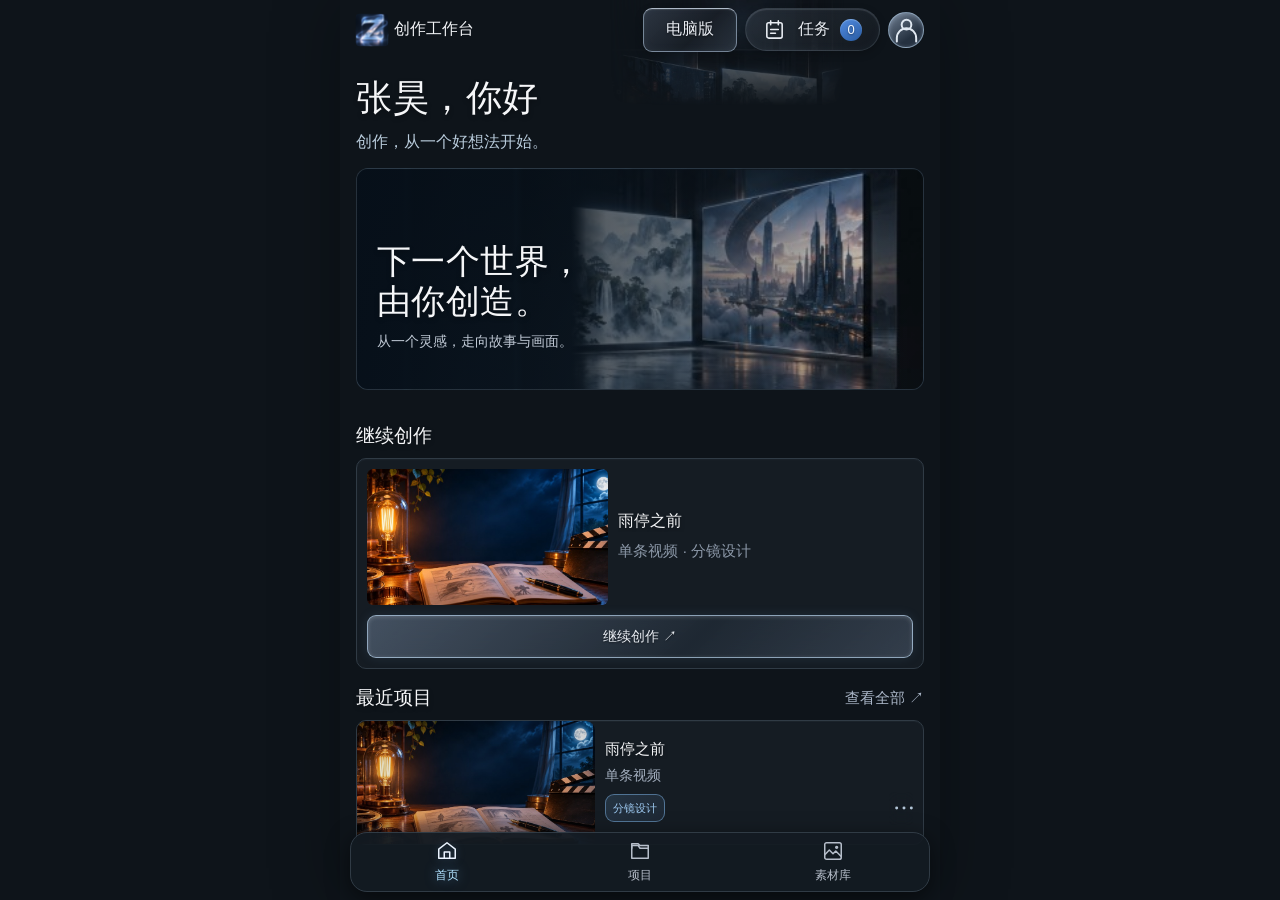
==== commit 123663a5: "Polish read-only workbench: mobile.html" ====
--- a/mobile.html
+++ b/mobile.html
@@ -1,2 +1,2 @@
-<!doctype html><html lang="zh-CN"><head><meta charset="utf-8"><meta name="viewport" content="width=device-width,initial-scale=1"><meta name="color-scheme" content="dark"><title>创作工作台 · 手机端</title><link rel="stylesheet" href="./style.css"><link rel="stylesheet" href="./theme.css"><link rel="stylesheet" href="./project-polish.css"><link rel="stylesheet" href="./asset-ui.css"><link rel="stylesheet" href="./mobile.css"></head><body class="mobile-entry public-demo"><div id="app"><div class="boot"><div class="loading-card"><span class="loading-ring" aria-hidden="true"></span><h2>正在加载，请稍候。</h2><span class="skeleton"></span><span class="skeleton"></span><span class="skeleton"></span></div></div></div><div id="toast" role="status"></div><div id="dialog-root"></div><script type="module" src="./app.js"></script></body></html>
+<!doctype html><html lang="zh-CN"><head><meta charset="utf-8"><meta name="viewport" content="width=device-width,initial-scale=1"><meta name="color-scheme" content="dark"><title>创作工作台 · 手机端</title><link rel="stylesheet" href="./style.css"><link rel="stylesheet" href="./theme.css"><link rel="stylesheet" href="./project-polish.css"><link rel="stylesheet" href="./asset-ui.css"><link rel="stylesheet" href="./mobile.css"></head><body class="mobile-entry public-demo"><div id="app"><div class="boot"><div class="loading-card"><span class="loading-ring" aria-hidden="true"></span><h2>正在加载，请稍候。</h2><span class="skeleton"></span><span class="skeleton"></span><span class="skeleton"></span></div></div></div><div id="toast" role="status"></div><div id="dialog-root"></div><script type="module" src="./app.js?v=2"></script></body></html>
 
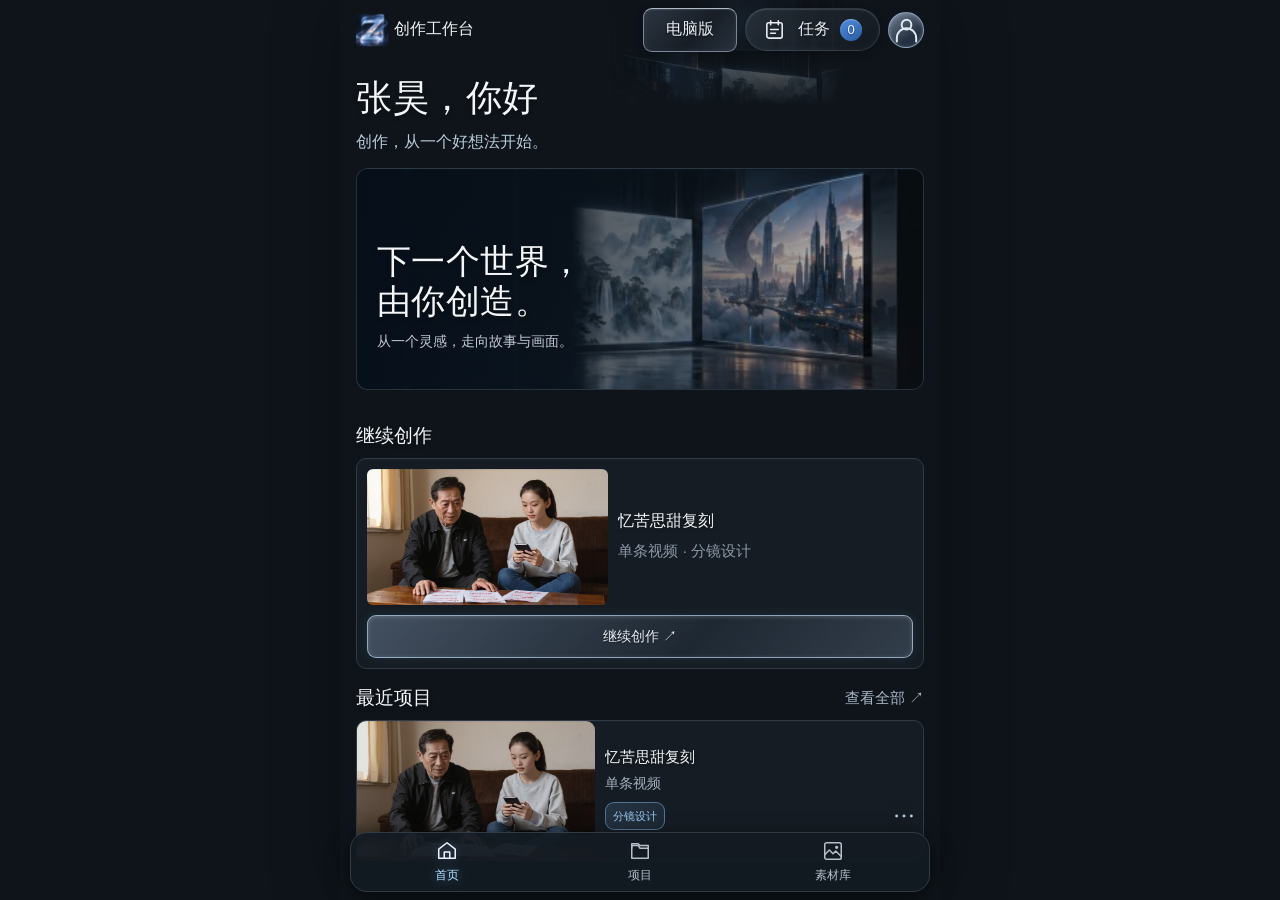
==== commit f62ede6b: "Load updated read-only storyboard modules" ====
--- a/mobile.html
+++ b/mobile.html
@@ -1,2 +1,2 @@
-<!doctype html><html lang="zh-CN"><head><meta charset="utf-8"><meta name="viewport" content="width=device-width,initial-scale=1"><meta name="color-scheme" content="dark"><title>创作工作台 · 手机端</title><link rel="stylesheet" href="./style.css"><link rel="stylesheet" href="./theme.css"><link rel="stylesheet" href="./project-polish.css"><link rel="stylesheet" href="./asset-ui.css"><link rel="stylesheet" href="./mobile.css"></head><body class="mobile-entry public-demo"><div id="app"><div class="boot"><div class="loading-card"><span class="loading-ring" aria-hidden="true"></span><h2>正在加载，请稍候。</h2><span class="skeleton"></span><span class="skeleton"></span><span class="skeleton"></span></div></div></div><div id="toast" role="status"></div><div id="dialog-root"></div><script type="module" src="./app.js?v=2"></script></body></html>
+<!doctype html><html lang="zh-CN"><head><meta charset="utf-8"><meta name="viewport" content="width=device-width,initial-scale=1"><meta name="color-scheme" content="dark"><title>创作工作台 · 手机端</title><link rel="stylesheet" href="./style.css"><link rel="stylesheet" href="./theme.css"><link rel="stylesheet" href="./project-polish.css"><link rel="stylesheet" href="./asset-ui.css"><link rel="stylesheet" href="./mobile.css"><script type="importmap">{"imports":{"./storyboard-ui.js":"./storyboard-ui.js?v=3","./asset-ui.js":"./asset-ui.js?v=3","./demo-data.js?v=2":"./demo-data.js?v=3"}}</script></head><body class="mobile-entry public-demo"><div id="app"><div class="boot"><div class="loading-card"><span class="loading-ring" aria-hidden="true"></span><h2>正在加载，请稍候。</h2><span class="skeleton"></span><span class="skeleton"></span><span class="skeleton"></span></div></div></div><div id="toast" role="status"></div><div id="dialog-root"></div><script type="module" src="./app.js?v=3"></script></body></html>
 
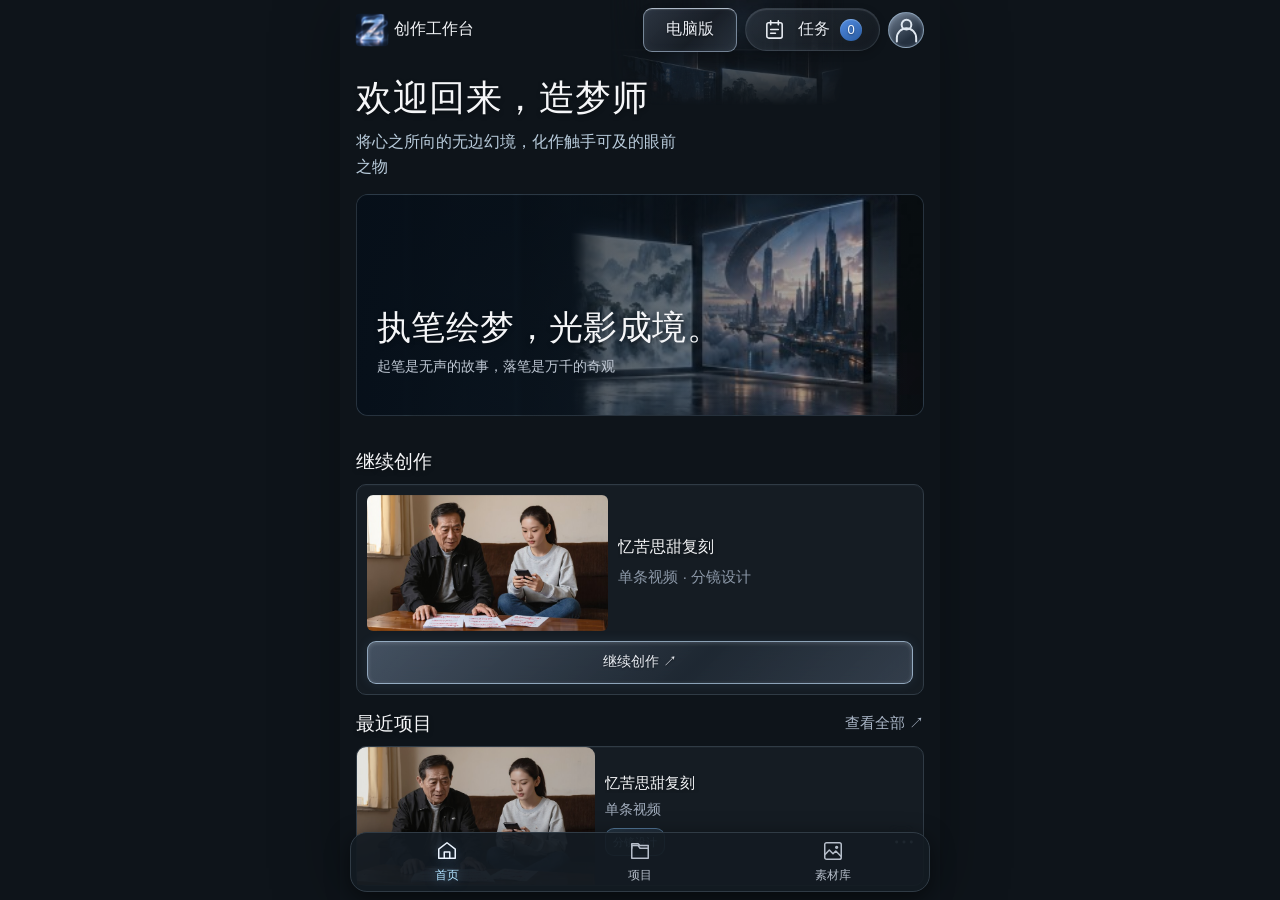
==== commit 75dc6d46: "Load approved homepage copy" ====
--- a/mobile.html
+++ b/mobile.html
@@ -1,2 +1,2 @@
-<!doctype html><html lang="zh-CN"><head><meta charset="utf-8"><meta name="viewport" content="width=device-width,initial-scale=1"><meta name="color-scheme" content="dark"><title>创作工作台 · 手机端</title><link rel="stylesheet" href="./style.css"><link rel="stylesheet" href="./theme.css"><link rel="stylesheet" href="./project-polish.css"><link rel="stylesheet" href="./asset-ui.css"><link rel="stylesheet" href="./mobile.css"><script type="importmap">{"imports":{"./storyboard-ui.js":"./storyboard-ui.js?v=3","./asset-ui.js":"./asset-ui.js?v=3","./demo-data.js?v=2":"./demo-data.js?v=3"}}</script></head><body class="mobile-entry public-demo"><div id="app"><div class="boot"><div class="loading-card"><span class="loading-ring" aria-hidden="true"></span><h2>正在加载，请稍候。</h2><span class="skeleton"></span><span class="skeleton"></span><span class="skeleton"></span></div></div></div><div id="toast" role="status"></div><div id="dialog-root"></div><script type="module" src="./app.js?v=3"></script></body></html>
+<!doctype html><html lang="zh-CN"><head><meta charset="utf-8"><meta name="viewport" content="width=device-width,initial-scale=1,viewport-fit=cover"><meta name="color-scheme" content="dark"><title>创作工作台 · 手机端</title><link rel="stylesheet" href="./style.css"><link rel="stylesheet" href="./theme.css"><link rel="stylesheet" href="./project-polish.css"><link rel="stylesheet" href="./asset-ui.css"><link rel="stylesheet" href="./mobile.css"><link rel="stylesheet" href="./demo-mobile.css?v=2"><script type="importmap">{"imports":{"./storyboard-ui.js":"./storyboard-ui.js?v=3","./asset-ui.js":"./asset-ui.js?v=3","./demo-data.js?v=2":"./demo-data.js?v=3"}}</script></head><body class="mobile-entry public-demo"><div id="app"><div class="boot"><div class="loading-card"><span class="loading-ring" aria-hidden="true"></span><h2>正在加载，请稍候。</h2><span class="skeleton"></span><span class="skeleton"></span><span class="skeleton"></span></div></div></div><div id="toast" role="status"></div><div id="dialog-root"></div><script type="module" src="./app.js?v=3"></script><script type="module" src="./home-copy.js"></script></body></html>
 
--- a/demo-mobile.css
+++ b/demo-mobile.css
@@ -0,0 +1,107 @@
+/* Fit the public workbench around its read-only mobile controls. */
+@media (max-width: 760px) {
+  body.mobile-entry.public-demo .layout .topbar {
+    height: 54px;
+    min-height: 54px;
+    padding-inline: 12px;
+    gap: 8px;
+  }
+  body.mobile-entry.public-demo .topbar .breadcrumbs {
+    flex: 1 1 auto;
+    min-width: 0;
+    gap: 6px;
+    overflow: hidden;
+    white-space: nowrap;
+    font-size: 12px;
+  }
+  body.mobile-entry.public-demo .topbar .breadcrumbs > :not(b) { flex: none; }
+  body.mobile-entry.public-demo .topbar .breadcrumbs b {
+    min-width: 0;
+    overflow: hidden;
+    text-overflow: ellipsis;
+  }
+  body.mobile-entry.public-demo .layout .topright { flex: none; gap: 6px; }
+  body.mobile-entry.public-demo .topright > [data-action="tasks"] { display: none; }
+  body.mobile-entry.public-demo .topright > .button-link {
+    min-height: 44px;
+    padding: 0 9px;
+    white-space: nowrap;
+    font-size: 12px;
+  }
+  body.mobile-entry.public-demo .layout .topright .avatar { width: 44px; height: 44px; }
+  body.mobile-entry.public-demo .layout .main > .content {
+    padding-inline: 12px;
+    padding-bottom: calc(82px + env(safe-area-inset-bottom, 0px));
+  }
+  body.mobile-entry.public-demo .mobile-project-cover .hero-actions { display: none; }
+  body.mobile-entry.public-demo .mobile-project-cover .hero {
+    min-height: clamp(150px, 44vw, 205px);
+    padding: 13px 14px;
+  }
+  body.mobile-entry.public-demo .mobile-project-cover .hero h1 { font-size: clamp(20px, 5.7vw, 26px); }
+  body.mobile-entry.public-demo .mobile-project-cover .hero p { line-height: 1.45; }
+  body.mobile-entry.public-demo .mobile-project-cover .hero::after {
+    background: linear-gradient(0deg, #07141af2 0%, #07141a80 53%, transparent 100%);
+  }
+  body.mobile-entry.public-demo .page-project .work-nav:has(#episode-select:disabled) {
+    grid-template-columns: minmax(0, 1fr);
+  }
+  body.mobile-entry.public-demo .page-project .work-nav:has(#episode-select:disabled) > .toolbar,
+  body.mobile-entry.public-demo .page-project .work-nav > [data-action="history"]:disabled { display: none; }
+  body.mobile-entry.public-demo .page-project .work-nav:has(#episode-select:disabled) .tabs { grid-row: 1; }
+  body.mobile-entry.public-demo .sidebar .nav a { min-height: 44px; }
+}
+
+/* Keep the first project within easy reach on phones. */
+@media (max-width: 760px) {
+  body.mobile-entry.public-demo .page-home .welcome,
+  body.mobile-entry.public-demo .page-projects .welcome { margin: 0 0 12px; }
+  body.mobile-entry.public-demo :is(.page-home,.page-projects) .welcome h1 {
+    font-size: clamp(22px, 6.1vw, 27px);
+    line-height: 1.2;
+    margin-bottom: 4px;
+  }
+  body.mobile-entry.public-demo :is(.page-home,.page-projects) .welcome p {
+    font-size: 13px;
+    line-height: 1.5;
+    margin: 0;
+  }
+  body.mobile-entry.public-demo .page-home .start-card {
+    min-height: clamp(146px, 43vw, 195px);
+    height: auto;
+    padding: 14px;
+    margin-bottom: 12px;
+  }
+  body.mobile-entry.public-demo .page-home .start-card h2 {
+    font-size: clamp(22px, 6vw, 27px);
+    margin: 0 0 6px;
+  }
+  body.mobile-entry.public-demo .page-home .start-card p { margin: 0; font-size: 13px; }
+  body.mobile-entry.public-demo .page-home .section-head { margin: 13px 0 8px; }
+  body.mobile-entry.public-demo .page-home .resume-card { gap: 8px; padding: 9px; }
+  body.mobile-entry.public-demo .page-home .resume-description p { margin: 4px 0 0; }
+  body.mobile-entry.public-demo .page-home .resume-card .button-link { min-height: 44px; }
+  body.mobile-entry.public-demo .page-home .resume-card + .section-head:has(+ .grid > .project-card):not(:has(+ .grid > .project-card ~ .project-card)),
+  body.mobile-entry.public-demo .page-home .resume-card + .section-head + .grid:has(> .project-card):not(:has(> .project-card ~ .project-card)) { display: none; }
+  body.mobile-entry.public-demo .page-projects .project-tools {
+    display: flex;
+    flex-wrap: nowrap;
+    align-items: stretch;
+    gap: 6px;
+    margin: 0 0 9px;
+  }
+  body.mobile-entry.public-demo .page-projects .project-tools .search-wrap { flex: 1 1 0; }
+  body.mobile-entry.public-demo .page-projects .project-tools .search { min-height: 44px; font-size: 16px; }
+  body.mobile-entry.public-demo .page-projects #project-sort,
+  body.mobile-entry.public-demo .page-projects .projects-footer,
+  body.mobile-entry.public-demo .project-more { display: none; }
+  body.mobile-entry.public-demo .page-projects .project-filters { gap: 6px; margin: 0 0 12px; }
+  body.mobile-entry.public-demo .page-projects .project-filters button {
+    min-width: 0;
+    min-height: 44px;
+    padding-inline: 9px;
+    font-size: 13px;
+  }
+  body.mobile-entry.public-demo .page-projects .project-card .cover { aspect-ratio: 16 / 9; }
+  body.mobile-entry.public-demo .page-projects .project-card .cover img { object-position: 50% 40%; }
+}
